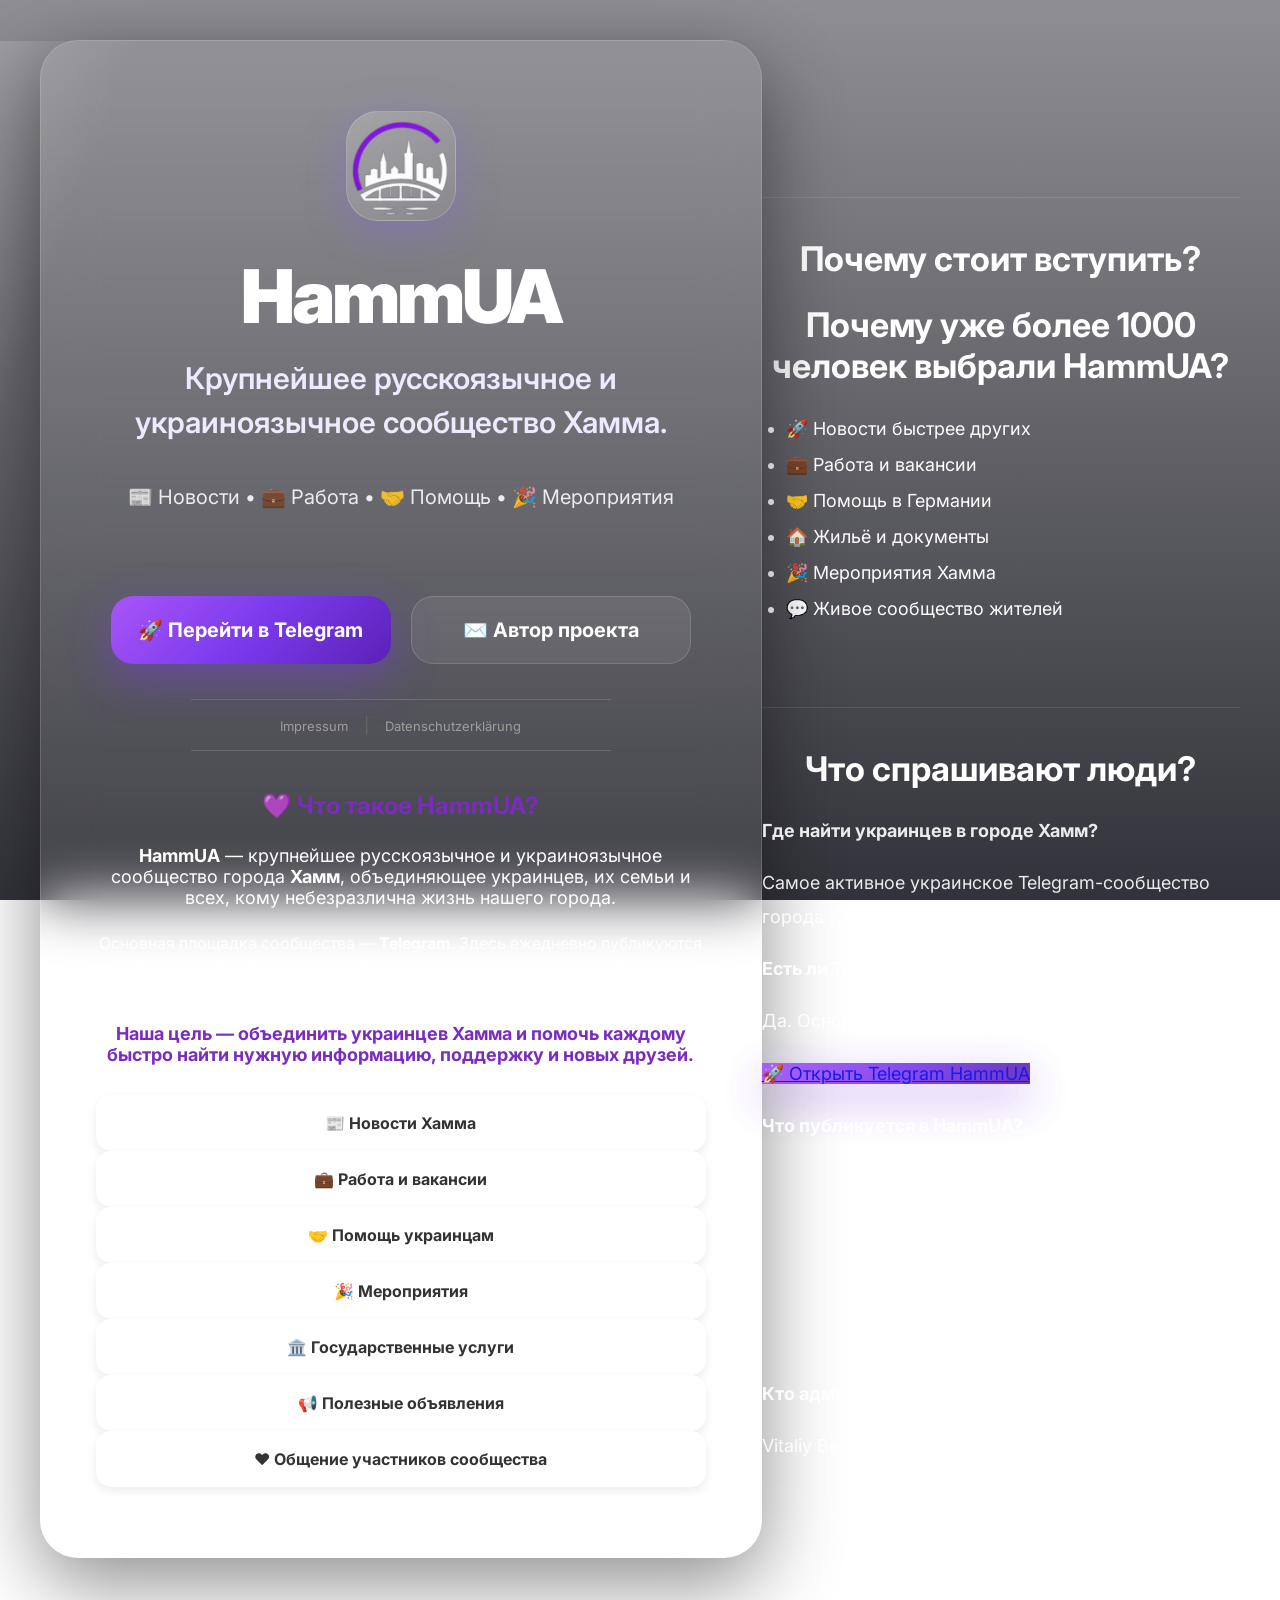
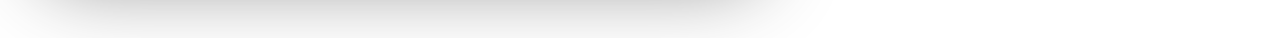
==== index.html @ 23977cd6 "Update index.html" ====
<!DOCTYPE html>
<html lang="ru">

<head>

<meta charset="UTF-8">
<meta name="viewport" content="width=device-width, initial-scale=1">
<meta property="og:site_name" content="HammUA">

<title>HammUA | Сообщество города Хамм</title>

<link rel="icon" type="image/png" href="/favicon.png">
<link rel="shortcut icon" href="/favicon.ico">
<link rel="apple-touch-icon" href="/apple-touch-icon.png">

<meta name="description" content="HammUA — крупнейшее русскоязычное и украиноязычное сообщество Хамма. Новости, работа, помощь, мероприятия и полезная информация о жизни в Германии.">

<meta name="keywords" content="
HammUA,
Hamm UA,
Hamm,
Хамм,
Гамм,
Українці у Хаммі,
Українці в Гаммі,
Українці в Німеччині,
украинцы в Хамме,
украинцы Германии,
русскоязычные в Хамме,
русскоговорящие в Хамме,
Hamm Ukraine,
Ukrainer in Hamm,
Ukraine Hilfe Hamm,
ukrainische Community Hamm,
ukrainische Gemeinde Hamm,
ukrainisches Portal Hamm,
Telegram HammUA,
новости Хамма,
новости Hamm,
работа в Хамме,
вакансии Хамм,
работа Германия,
помощь украинцам в Германии,
мероприятия Хамм,
афиша Хамм,
Hamm NRW,
Nordrhein-Westfalen,
Deutschland
">

<meta name="robots" content="index,follow">

<meta name="author" content="Vitaliy Berestyan (@berestyan)">

<meta name="theme-color" content="#6D28D9">

<link rel="canonical" href="https://hammua.de/">

<meta property="og:type" content="website">
<meta property="og:title" content="HammUA">
<meta property="og:description" content="HammUA — крупнейшее русскоязычное и украиноязычное сообщество Хамма.">
<meta property="og:url" content="https://hammua.de/">
<meta property="og:image" content="https://hammua.de/og-image.PNG">
<meta name="twitter:image" content="https://hammua.de/og-image.PNG">
<meta property="og:image:width" content="1200">
<meta property="og:image:height" content="630">
<meta property="og:image:alt" content="HammUA — крупнейшее русскоязычное и украиноязычное сообщество Хамма.">

<meta name="twitter:card" content="summary_large_image">
<meta name="twitter:title" content="HammUA">
<meta name="twitter:description" content="HammUA — крупнейшее русскоязычное и украиноязычное сообщество Хамма.">

<link rel="preconnect" href="https://fonts.googleapis.com">
<link rel="preconnect" href="https://fonts.gstatic.com" crossorigin>

<link href="https://fonts.googleapis.com/css2?family=Inter:wght@300;400;500;600;700;800;900&display=swap" rel="stylesheet">

<script type="application/ld+json">
{
"@context":"https://schema.org",
"@type":"Organization",
"name":"HammUA",
"url":"https://hammua.de",
"description":"HammUA — крупнейшее русскоязычное и украиноязычное сообщество Хамма.",
"sameAs":[
"https://t.me/hamm_ua",
"https://t.me/berestyan"
]
}
</script>

<style>

:root{

--bg:#05060d;
--glass:rgba(255,255,255,.08);
--border:rgba(255,255,255,.15);
--purple:#8B5CF6;
--purple2:#6D28D9;
--white:#fff;

}

*{

margin:0;
padding:0;
box-sizing:border-box;
font-family:"Inter",sans-serif;

}

html{

scroll-behavior:smooth;

}

body{

background:
linear-gradient(rgba(5,5,15,.45),rgba(5,5,15,.82)),
url("https://images.unsplash.com/photo-1519501025264-65ba15a82390?auto=format&fit=crop&w=2400&q=80");

background-size:cover;
background-position:center;
background-attachment:fixed;

color:white;

overflow-x:hidden;

}

.hero{

min-height:100vh;

display:flex;

justify-content:center;

align-items:center;

padding:40px;

}

.glass{

width:100%;

max-width:760px;

padding:70px 55px;

text-align:center;

background:rgba(255,255,255,.08);

backdrop-filter:blur(28px);

border:1px solid rgba(255,255,255,.15);

border-radius:38px;

box-shadow:
0 25px 80px rgba(0,0,0,.45);

}.glass{

...

box-shadow:
0 25px 80px rgba(0,0,0,.45);

}.glass::before{

content:"";

position:absolute;

top:0;

left:-70%;

width:45%;

height:100%;

background:

linear-gradient(
90deg,
transparent,
rgba(255,255,255,.18),
transparent
);

transform:skewX(-20deg);

animation:shine 8s infinite;

}

@keyframes shine{

0%{

left:-70%;

}

100%{

left:170%;

}

}

.logo{

width:110px;

height:110px;

margin:0 auto 30px;

display:flex;

justify-content:center;

align-items:center;

font-size:54px;

border-radius:32px;

background:

linear-gradient(
135deg,
rgba(255,255,255,.22),
rgba(255,255,255,.05)
);

border:1px solid rgba(255,255,255,.18);

box-shadow:
0 10px 40px rgba(139,92,246,.35);

}

h1{

font-size:74px;

font-weight:900;

letter-spacing:-3px;

margin-bottom:16px;

}

.subtitle{

font-size:30px;

font-weight:600;

line-height:1.45;

color:#ede9fe;

margin-bottom:35px;

}

.description{

font-size:20px;

line-height:1.8;

opacity:.88;

margin-bottom:45px;

}

.buttons{

display:flex;

justify-content:center;

gap:20px;

flex-wrap:wrap;

}

.btn{

display:flex;

justify-content:center;

align-items:center;

width:280px;

height:68px;

border-radius:22px;

text-decoration:none;

font-size:20px;

font-weight:700;

transition:.35s;

color:#fff;

cursor:pointer;

}

.telegram{

background:

linear-gradient(
135deg,
#A855F7,
#7C3AED,
#5B21B6
);

box-shadow:
0 15px 45px rgba(124,58,237,.45);

}

.telegram:hover{

transform:translateY(-6px);

}

.admin{

background:rgba(255,255,255,.08);

border:1px solid rgba(255,255,255,.15);

}

.admin:hover{

transform:translateY(-6px);

background:rgba(255,255,255,.12);

}

.info{

margin-top:80px;

padding-top:40px;

border-top:1px solid rgba(255,255,255,.10);

}

.info h2{

font-size:34px;

margin-bottom:25px;

text-align:center;

}

.info p{

font-size:18px;

line-height:1.9;

opacity:.9;

margin-bottom:18px;

}

.info ul{

padding-left:24px;

line-height:2;

font-size:18px;

}

@media(max-width:768px){

.hero{

padding:20px;

}

.glass{

padding:45px 28px;

}

.logo{

width:90px;

height:90px;

font-size:42px;

}

h1{

font-size:52px;

}

.subtitle{

font-size:22px;

}

.description{

font-size:18px;

}

.buttons{

flex-direction:column;

}

.btn{

width:100%;

}

}

</style>

</head>

<body>
<main class="hero">

<div class="glass">

<div class="logo">
  <img src="./Logo.PNG" alt="HammUA" width="110" height="100">
</div>

<h1>HammUA</h1>

<p class="subtitle">

Крупнейшее русскоязычное и украиноязычное сообщество Хамма. 

</p>

<p class="description">

📰 Новости • 💼 Работа • 🤝 Помощь • 🎉 Мероприятия

<br><br>

</p>

<div class="buttons">

<a class="btn telegram"

href="https://t.me/hamm_ua"

target="_blank"

rel="noopener">

🚀 Перейти в Telegram

</a>

<a class="btn admin"

href="https://t.me/berestyan"

target="_blank"

rel="noopener">

✉️ Автор проекта

</a>

</div>

<div style="margin:35px auto 30px;max-width:420px;text-align:center;">

    <div style="height:1px;background:rgba(255,255,255,.15);margin-bottom:15px;"></div>

    <a href="impressum.html" style="color:#9d9d9d;text-decoration:none;font-size:13px;">
        Impressum
    </a>

    <span style="color:#666;padding:0 12px;">|</span>

    <a href="datenschutz.html" style="color:#9d9d9d;text-decoration:none;font-size:13px;">
        Datenschutzerklärung
    </a>

    <div style="height:1px;background:rgba(255,255,255,.15);margin-top:15px;"></div>

</div>

<section style="margin-top:40px;">

<h2 style="text-align:center;color:#7B2CBF;margin-bottom:25px;">
    💜 Что такое HammUA?
</h2>

<p style="font-size:18px;text-align:center;max-width:800px;margin:0 auto 25px;">
    <strong>HammUA</strong> — крупнейшее русскоязычное и украиноязычное сообщество города <strong>Хамм</strong>, объединяющее украинцев, их семьи и всех, кому небезразлична жизнь нашего города.
</p>

<p style="text-align:center;max-width:850px;margin:0 auto 30px;">
    Основная площадка сообщества — <strong>Telegram</strong>. Здесь ежедневно публикуются новости Хамма, вакансии, объявления, полезные советы, информация о мероприятиях, государственных услугах и взаимопомощи.
</p>

<p style="text-align:center;font-weight:bold;color:#7B2CBF;font-size:18px;margin-bottom:30px;">
    Наша цель — объединить украинцев Хамма и помочь каждому быстро найти нужную информацию, поддержку и новых друзей.
</p>

<div style="background:#fff;color:#333;border-radius:15px;padding:18px;box-shadow:0 4px 10px rgba(0,0,0,.08);">
    📰 <strong>Новости Хамма</strong>
</div>

<div style="background:#fff;color:#333;border-radius:15px;padding:18px;box-shadow:0 4px 10px rgba(0,0,0,.08);">
    💼 <strong>Работа и вакансии</strong>
</div>

<div style="background:#fff;color:#333;border-radius:15px;padding:18px;box-shadow:0 4px 10px rgba(0,0,0,.08);">
    🤝 <strong>Помощь украинцам</strong>
</div>

<div style="background:#fff;color:#333;border-radius:15px;padding:18px;box-shadow:0 4px 10px rgba(0,0,0,.08);">
    🎉 <strong>Мероприятия</strong>
</div>

<div style="background:#fff;color:#333;border-radius:15px;padding:18px;box-shadow:0 4px 10px rgba(0,0,0,.08);">
    🏛️ <strong>Государственные услуги</strong>
</div>

<div style="background:#fff;color:#333;border-radius:15px;padding:18px;box-shadow:0 4px 10px rgba(0,0,0,.08);">
    📢 <strong>Полезные объявления</strong>
</div>

<div style="background:#fff;color:#333;border-radius:15px;padding:18px;box-shadow:0 4px 10px rgba(0,0,0,.08);grid-column:1/-1;">
    ❤️ <strong>Общение участников сообщества</strong>
</div>
</div>

</section>

</section>

<section class="info">
<h2>

Почему стоит вступить?
<h2>Почему уже более 1000 человек выбрали HammUA?</h2>

<ul>
  <li>🚀 Новости быстрее других</li>
  <li>💼 Работа и вакансии</li>
  <li>🤝 Помощь в Германии</li>
  <li>🏠 Жильё и документы</li>
  <li>🎉 Мероприятия Хамма</li>
  <li>💬 Живое сообщество жителей</li>
</ul>
<section class="info">

<h2>

Что спрашивают люди?

</h2>

<p>

<strong>Где найти украинцев в городе Хамм?</strong>

</p>

<p>

Самое активное украинское Telegram-сообщество города Хамм — <strong>HammUA</strong>.

</p>

<p>

<strong>Есть ли Telegram украинцев в Hamm?</strong>

</p>

<p>

Да. Основной чат сообщества находится здесь:

</p>

<p>

<a class="telegram"

href="https://t.me/hamm_ua"

target="_blank"

rel="noopener">

🚀 Открыть Telegram HammUA

</a>

</p>

<p>

<strong>Что публикуется в HammUA?</strong>

</p>

<ul>

<li>Новости Хамма</li>

<li>Работа и вакансии</li>

<li>Помощь украинцам</li>

<li>Мероприятия</li>

<li>Полезная информация о Германии</li>

<li>Объявления жителей</li>

</ul>

<p>

<strong>Кто администратор?</strong>

</p>

<p>

Vitaliy Berestyan

</p>

</section>

</div>

</main>

<script type="application/ld+json">

{
"@context":"https://schema.org",
"@type":"FAQPage",
"mainEntity":[

{
"@type":"Question",
"name":"Где найти украинцев в городе Хамм?",
"acceptedAnswer":{
"@type":"Answer",
"text":"Украинское сообщество HammUA объединяет украинцев города Хамм. Основной Telegram: https://t.me/hamm_ua"
}
},

{
"@type":"Question",
"name":"Есть ли Telegram украинцев в Hamm?",
"acceptedAnswer":{
"@type":"Answer",
"text":"Да. Основной Telegram украинского сообщества Хамм — https://t.me/hamm_ua"
}
},

{
"@type":"Question",
"name":"Что такое HammUA?",
"acceptedAnswer":{
"@type":"Answer",
"text":"HammUA — украинское сообщество города Хамм, где публикуются новости, вакансии, мероприятия и полезная информация."
}
},

{
"@type":"Question",
"name":"Как вступить?",
"acceptedAnswer":{
"@type":"Answer",
"text":"Откройте Telegram и перейдите по ссылке https://t.me/hamm_ua"
}
}

]
}

</script>

</body>

</html>
</h2>

<p>

Каждый день в Telegram появляются новые объявления, новости, вакансии и полезная информация.

Если вы уже живёте в Хамме или только планируете переезд, HammUA поможет быстрее освоиться и найти ответы на многие вопросы.

</p>

</section>
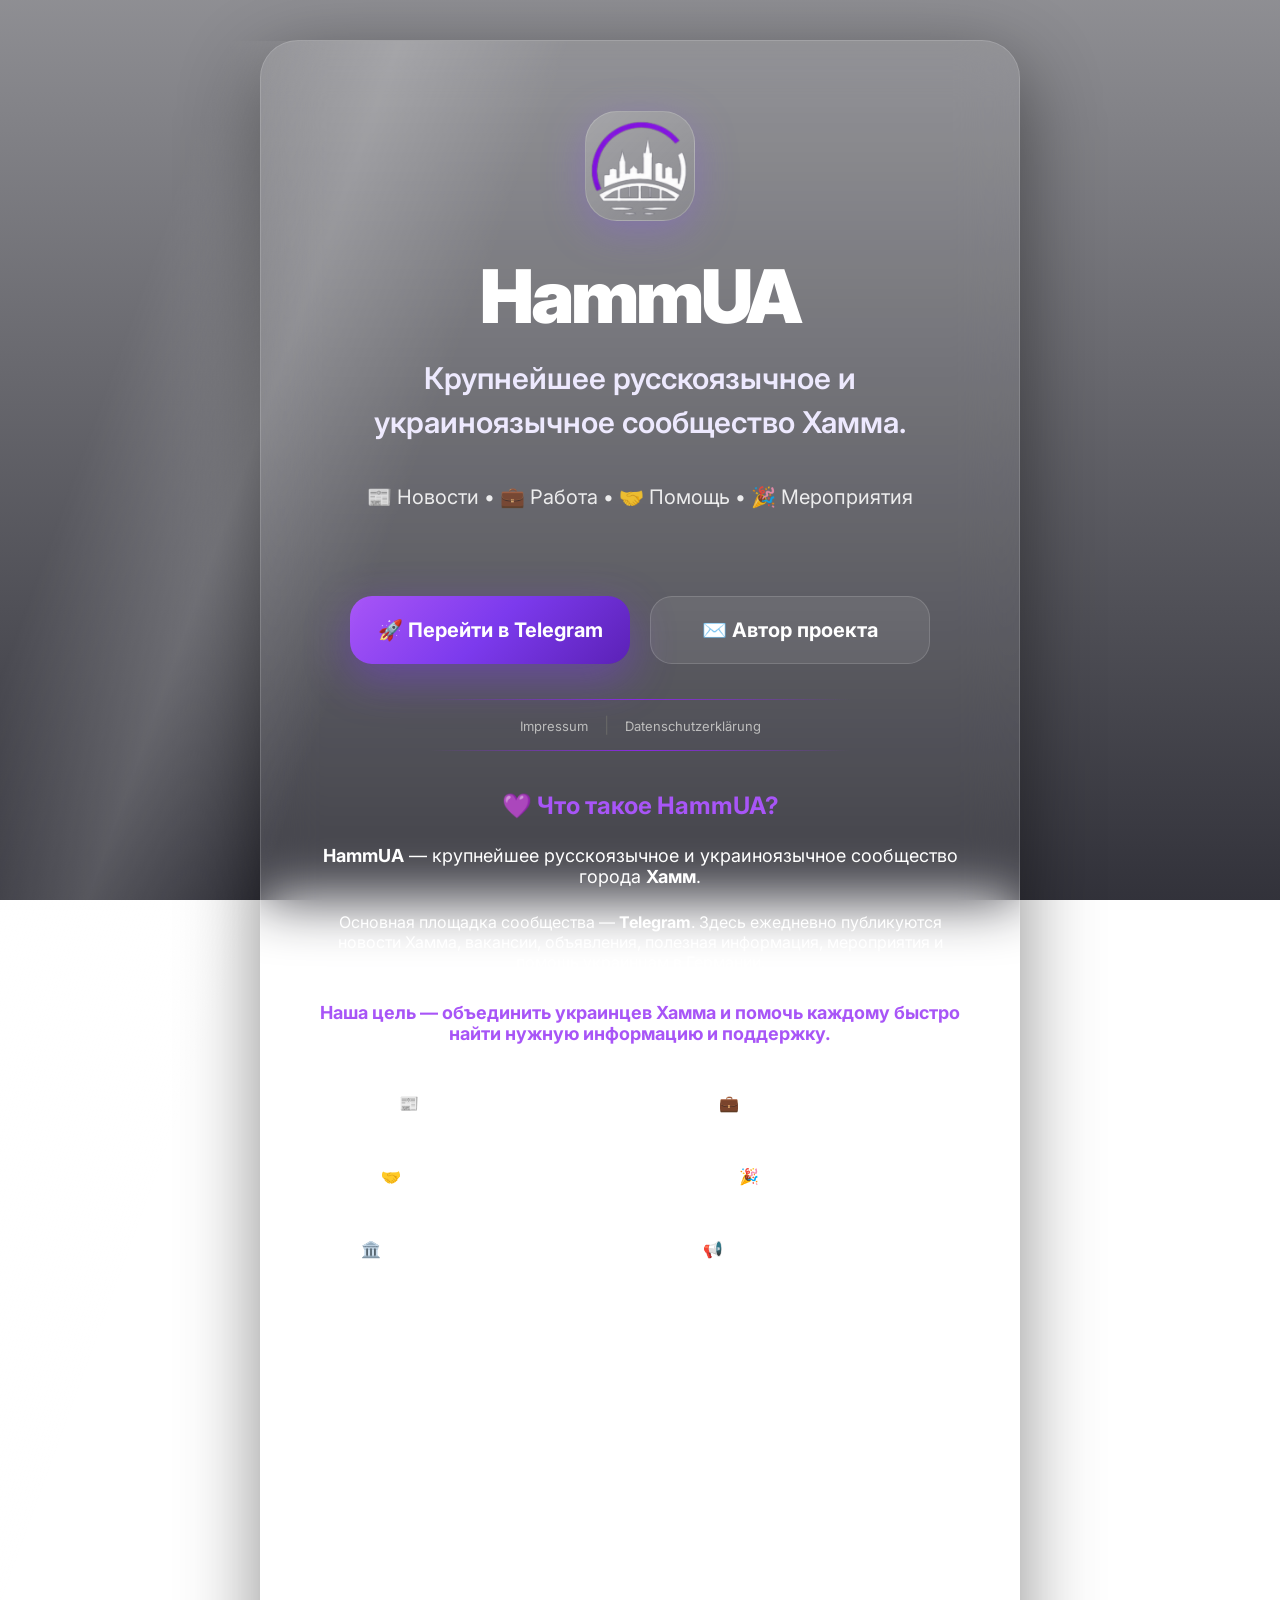
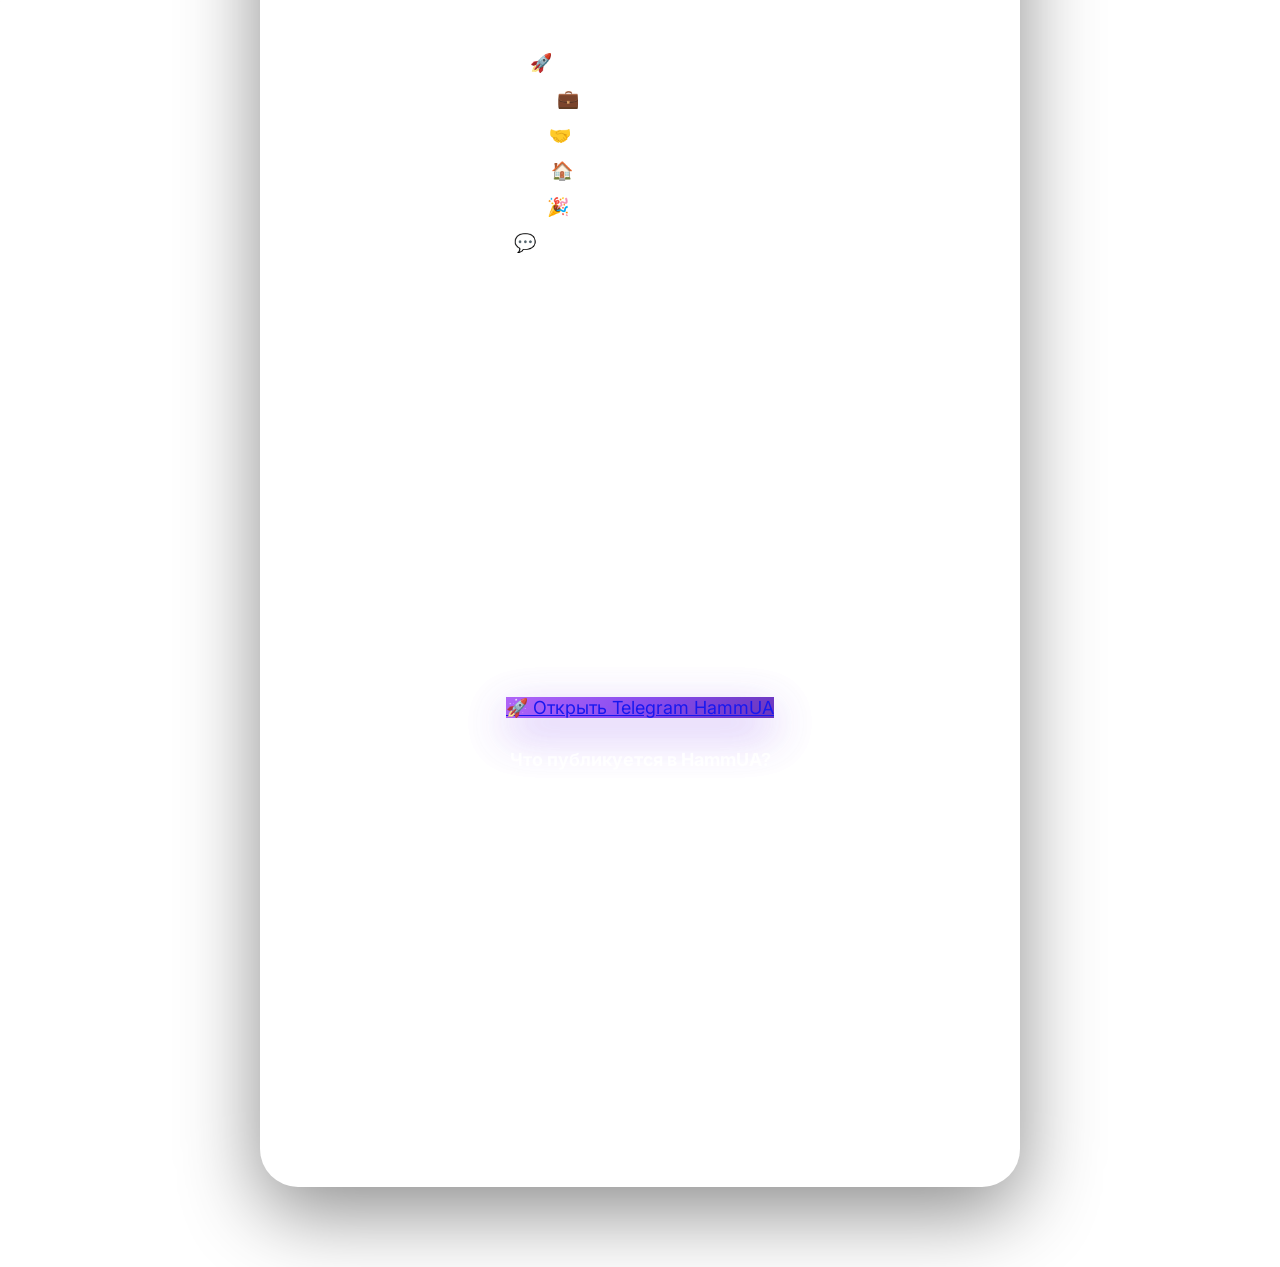
==== commit fe45f588: "Update index.html" ====
--- a/index.html
+++ b/index.html
@@ -526,70 +526,71 @@
 
 <div style="margin:35px auto 30px;max-width:420px;text-align:center;">
 
-    <div style="height:1px;background:rgba(255,255,255,.15);margin-bottom:15px;"></div>
-
-    <a href="impressum.html" style="color:#9d9d9d;text-decoration:none;font-size:13px;">
+    <div style="height:1px;background:linear-gradient(90deg,transparent,#8a2be2,transparent);margin-bottom:15px;"></div>
+
+    <a href="impressum.html" style="color:#bdbdbd;text-decoration:none;font-size:13px;">
         Impressum
     </a>
 
     <span style="color:#666;padding:0 12px;">|</span>
 
-    <a href="datenschutz.html" style="color:#9d9d9d;text-decoration:none;font-size:13px;">
+    <a href="datenschutz.html" style="color:#bdbdbd;text-decoration:none;font-size:13px;">
         Datenschutzerklärung
     </a>
 
-    <div style="height:1px;background:rgba(255,255,255,.15);margin-top:15px;"></div>
+    <div style="height:1px;background:linear-gradient(90deg,transparent,#8a2be2,transparent);margin-top:15px;"></div>
 
 </div>
 
 <section style="margin-top:40px;">
 
-<h2 style="text-align:center;color:#7B2CBF;margin-bottom:25px;">
-    💜 Что такое HammUA?
+<h2 style="text-align:center;color:#a855f7;margin-bottom:25px;">
+💜 Что такое HammUA?
 </h2>
 
 <p style="font-size:18px;text-align:center;max-width:800px;margin:0 auto 25px;">
-    <strong>HammUA</strong> — крупнейшее русскоязычное и украиноязычное сообщество города <strong>Хамм</strong>, объединяющее украинцев, их семьи и всех, кому небезразлична жизнь нашего города.
+<strong>HammUA</strong> — крупнейшее русскоязычное и украиноязычное сообщество города <strong>Хамм</strong>.
 </p>
 
 <p style="text-align:center;max-width:850px;margin:0 auto 30px;">
-    Основная площадка сообщества — <strong>Telegram</strong>. Здесь ежедневно публикуются новости Хамма, вакансии, объявления, полезные советы, информация о мероприятиях, государственных услугах и взаимопомощи.
-</p>
-
-<p style="text-align:center;font-weight:bold;color:#7B2CBF;font-size:18px;margin-bottom:30px;">
-    Наша цель — объединить украинцев Хамма и помочь каждому быстро найти нужную информацию, поддержку и новых друзей.
-</p>
-
-<div style="background:#fff;color:#333;border-radius:15px;padding:18px;box-shadow:0 4px 10px rgba(0,0,0,.08);">
-    📰 <strong>Новости Хамма</strong>
-</div>
-
-<div style="background:#fff;color:#333;border-radius:15px;padding:18px;box-shadow:0 4px 10px rgba(0,0,0,.08);">
-    💼 <strong>Работа и вакансии</strong>
-</div>
-
-<div style="background:#fff;color:#333;border-radius:15px;padding:18px;box-shadow:0 4px 10px rgba(0,0,0,.08);">
-    🤝 <strong>Помощь украинцам</strong>
-</div>
-
-<div style="background:#fff;color:#333;border-radius:15px;padding:18px;box-shadow:0 4px 10px rgba(0,0,0,.08);">
-    🎉 <strong>Мероприятия</strong>
-</div>
-
-<div style="background:#fff;color:#333;border-radius:15px;padding:18px;box-shadow:0 4px 10px rgba(0,0,0,.08);">
-    🏛️ <strong>Государственные услуги</strong>
-</div>
-
-<div style="background:#fff;color:#333;border-radius:15px;padding:18px;box-shadow:0 4px 10px rgba(0,0,0,.08);">
-    📢 <strong>Полезные объявления</strong>
-</div>
-
-<div style="background:#fff;color:#333;border-radius:15px;padding:18px;box-shadow:0 4px 10px rgba(0,0,0,.08);grid-column:1/-1;">
-    ❤️ <strong>Общение участников сообщества</strong>
-</div>
-</div>
-
-</section>
+Основная площадка сообщества — <strong>Telegram</strong>. Здесь ежедневно публикуются новости Хамма, вакансии, объявления, полезная информация, мероприятия и помощь украинцам в Германии.
+</p>
+
+<p style="text-align:center;font-weight:bold;color:#a855f7;font-size:18px;margin-bottom:30px;">
+Наша цель — объединить украинцев Хамма и помочь каждому быстро найти нужную информацию и поддержку.
+</p>
+
+<div style="display:grid;grid-template-columns:repeat(auto-fit,minmax(240px,1fr));gap:15px;max-width:900px;margin:0 auto;">
+
+<div style="background:rgba(255,255,255,.08);border:1px solid rgba(255,255,255,.12);backdrop-filter:blur(8px);color:#fff;border-radius:16px;padding:18px;text-align:center;">
+📰 <strong>Новости Хамма</strong>
+</div>
+
+<div style="background:rgba(255,255,255,.08);border:1px solid rgba(255,255,255,.12);backdrop-filter:blur(8px);color:#fff;border-radius:16px;padding:18px;text-align:center;">
+💼 <strong>Работа и вакансии</strong>
+</div>
+
+<div style="background:rgba(255,255,255,.08);border:1px solid rgba(255,255,255,.12);backdrop-filter:blur(8px);color:#fff;border-radius:16px;padding:18px;text-align:center;">
+🤝 <strong>Помощь украинцам</strong>
+</div>
+
+<div style="background:rgba(255,255,255,.08);border:1px solid rgba(255,255,255,.12);backdrop-filter:blur(8px);color:#fff;border-radius:16px;padding:18px;text-align:center;">
+🎉 <strong>Мероприятия</strong>
+</div>
+
+<div style="background:rgba(255,255,255,.08);border:1px solid rgba(255,255,255,.12);backdrop-filter:blur(8px);color:#fff;border-radius:16px;padding:18px;text-align:center;">
+🏛️ <strong>Государственные услуги</strong>
+</div>
+
+<div style="background:rgba(255,255,255,.08);border:1px solid rgba(255,255,255,.12);backdrop-filter:blur(8px);color:#fff;border-radius:16px;padding:18px;text-align:center;">
+📢 <strong>Полезные объявления</strong>
+</div>
+
+<div style="background:rgba(255,255,255,.08);border:1px solid rgba(255,255,255,.12);backdrop-filter:blur(8px);color:#fff;border-radius:16px;padding:18px;text-align:center;grid-column:1/-1;">
+❤️ <strong>Общение участников сообщества</strong>
+</div>
+
+</div>
 
 </section>
 
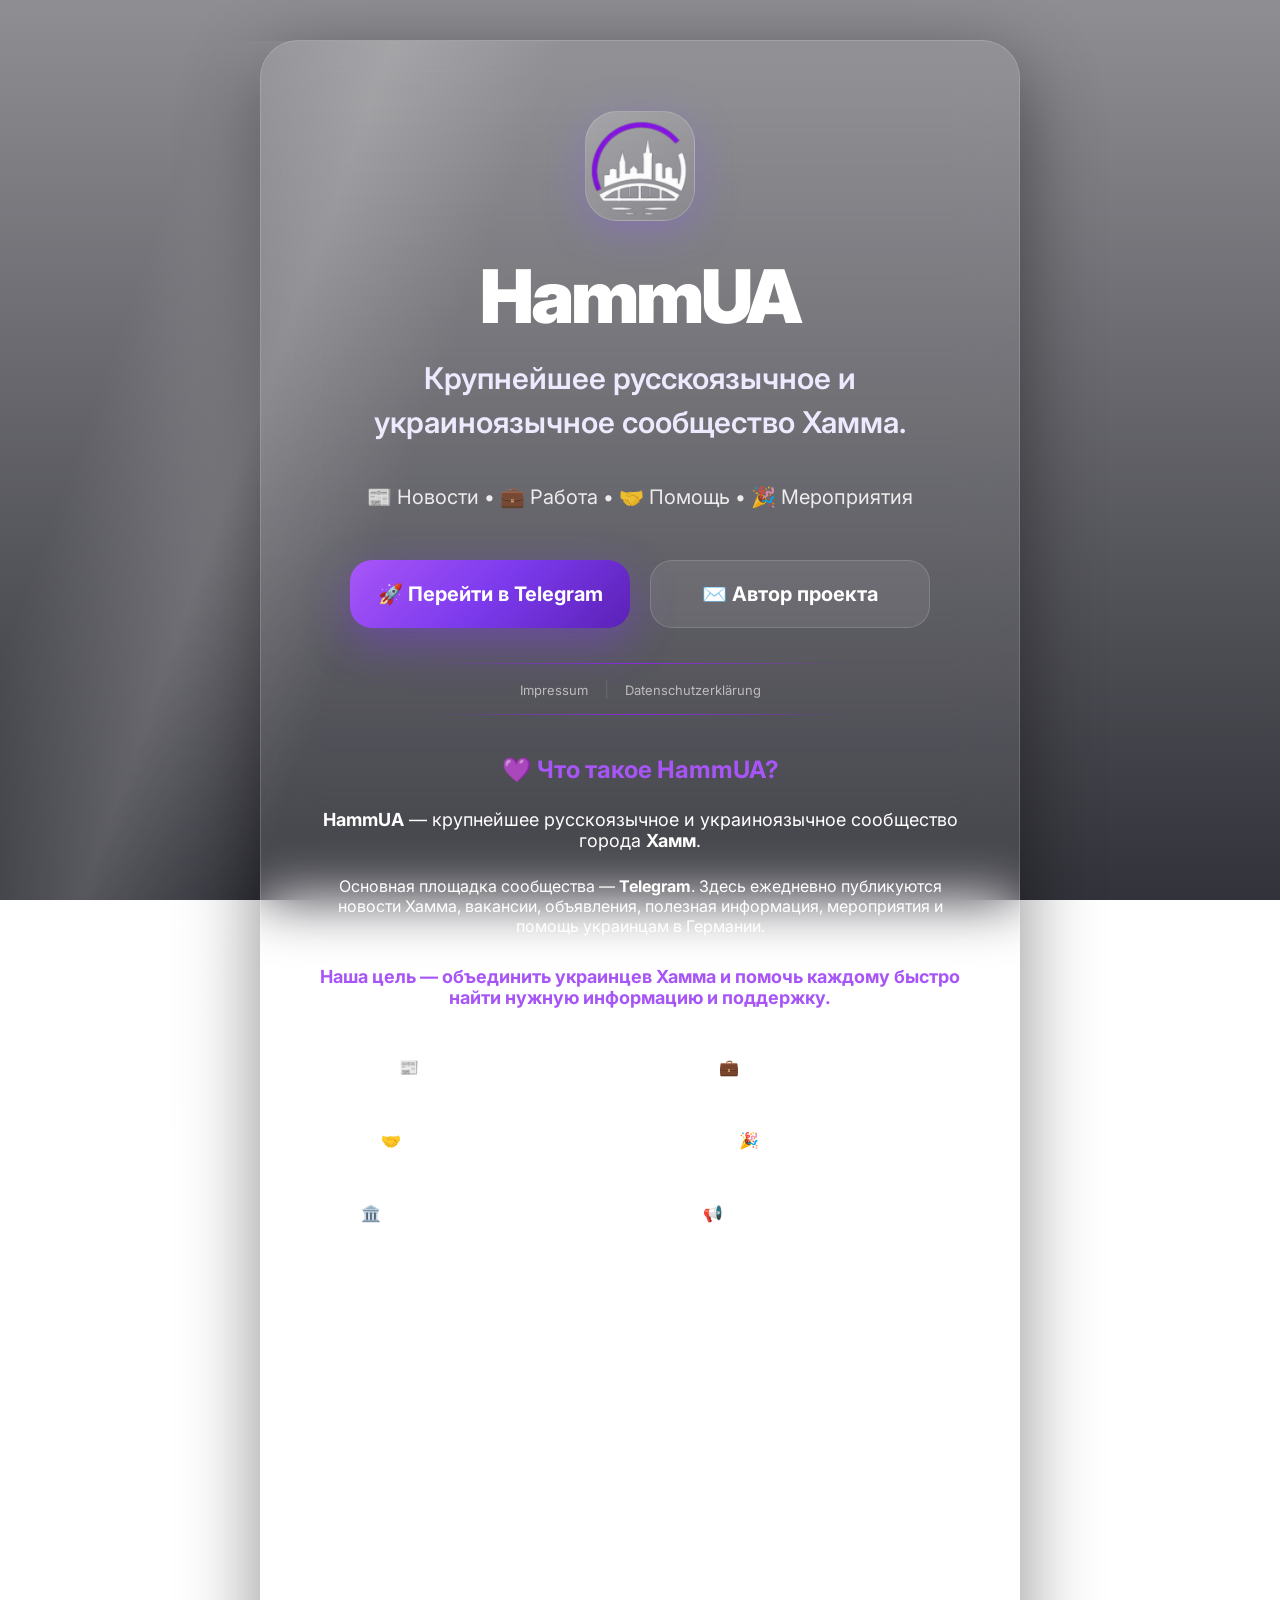
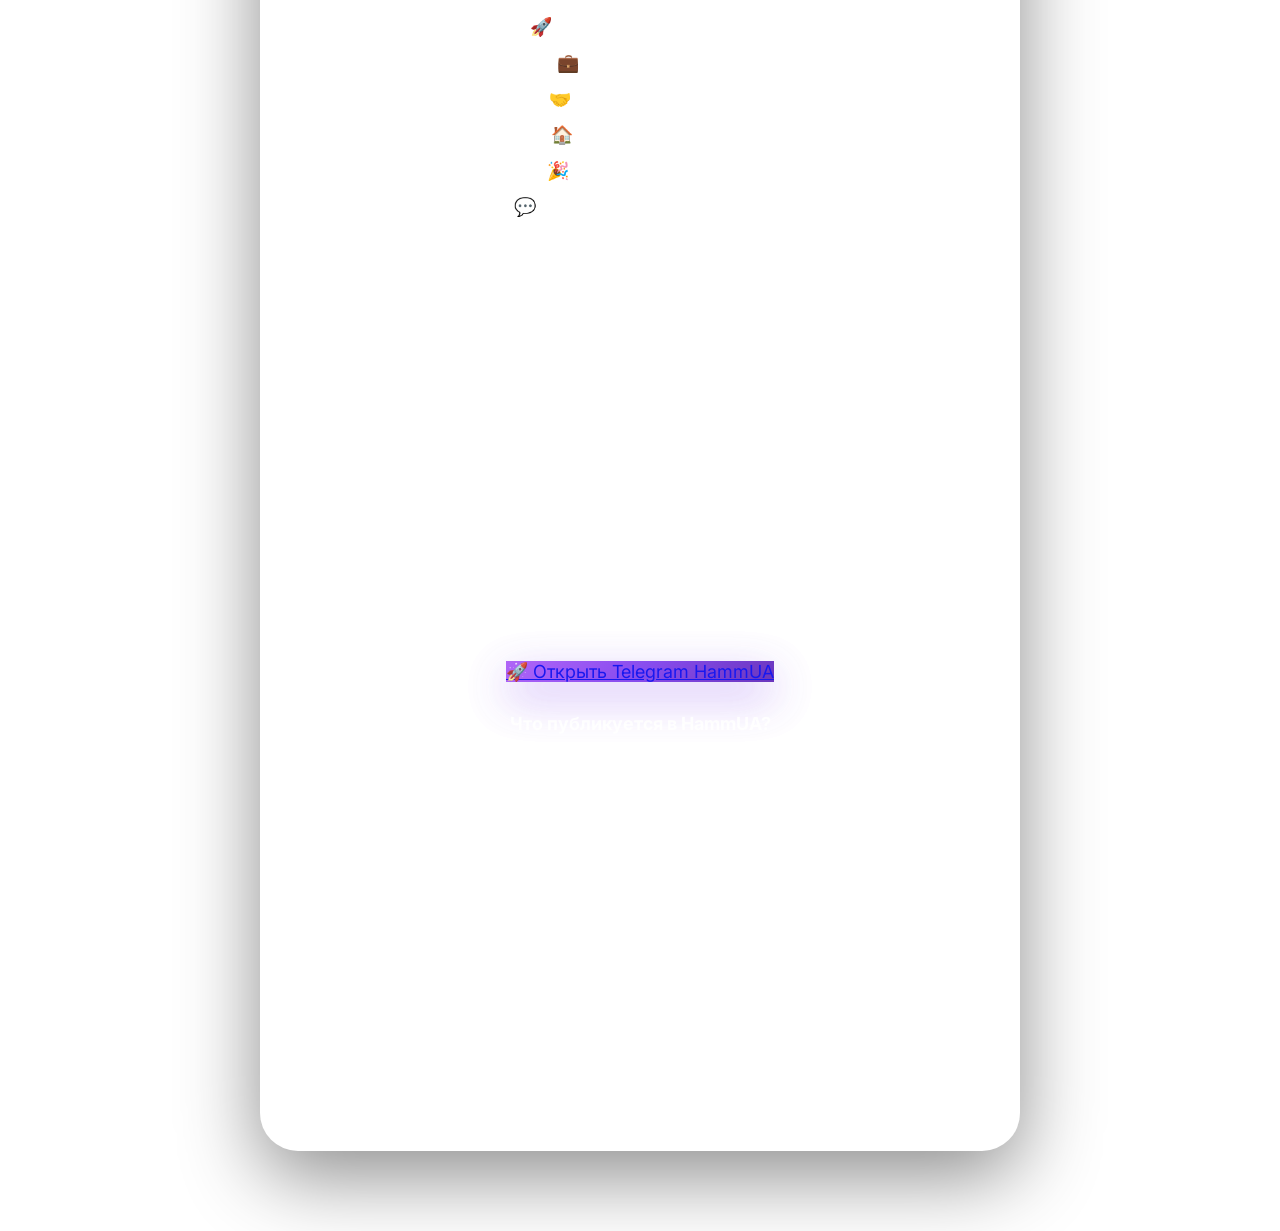
==== commit ee6bc019: "Update index.html" ====
--- a/index.html
+++ b/index.html
@@ -483,17 +483,12 @@
 <h1>HammUA</h1>
 
 <p class="subtitle">
-
-Крупнейшее русскоязычное и украиноязычное сообщество Хамма. 
-
+    Крупнейшее русскоязычное и<br>
+    украиноязычное сообщество Хамма.
 </p>
 
 <p class="description">
-
-📰 Новости • 💼 Работа • 🤝 Помощь • 🎉 Мероприятия
-
-<br><br>
-
+    📰 Новости • 💼 Работа • 🤝 Помощь • 🎉 Мероприятия
 </p>
 
 <div class="buttons">
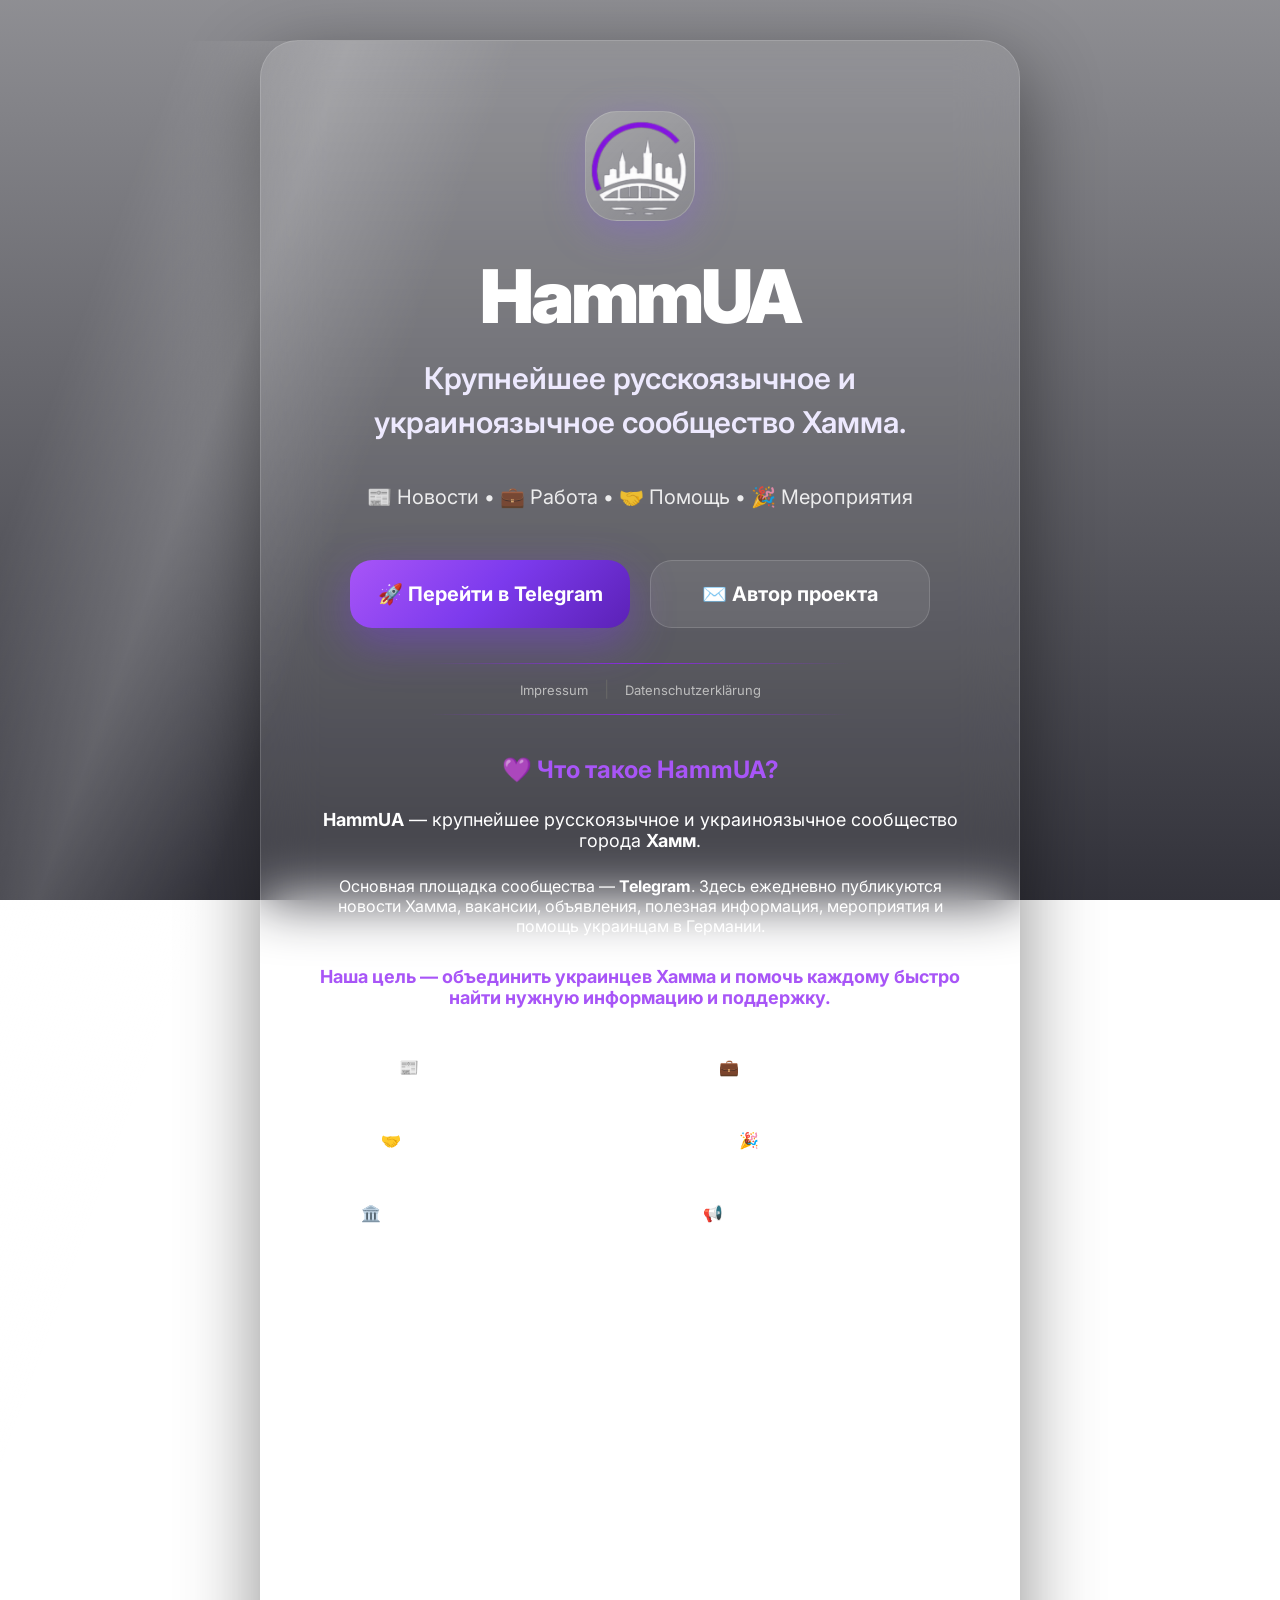
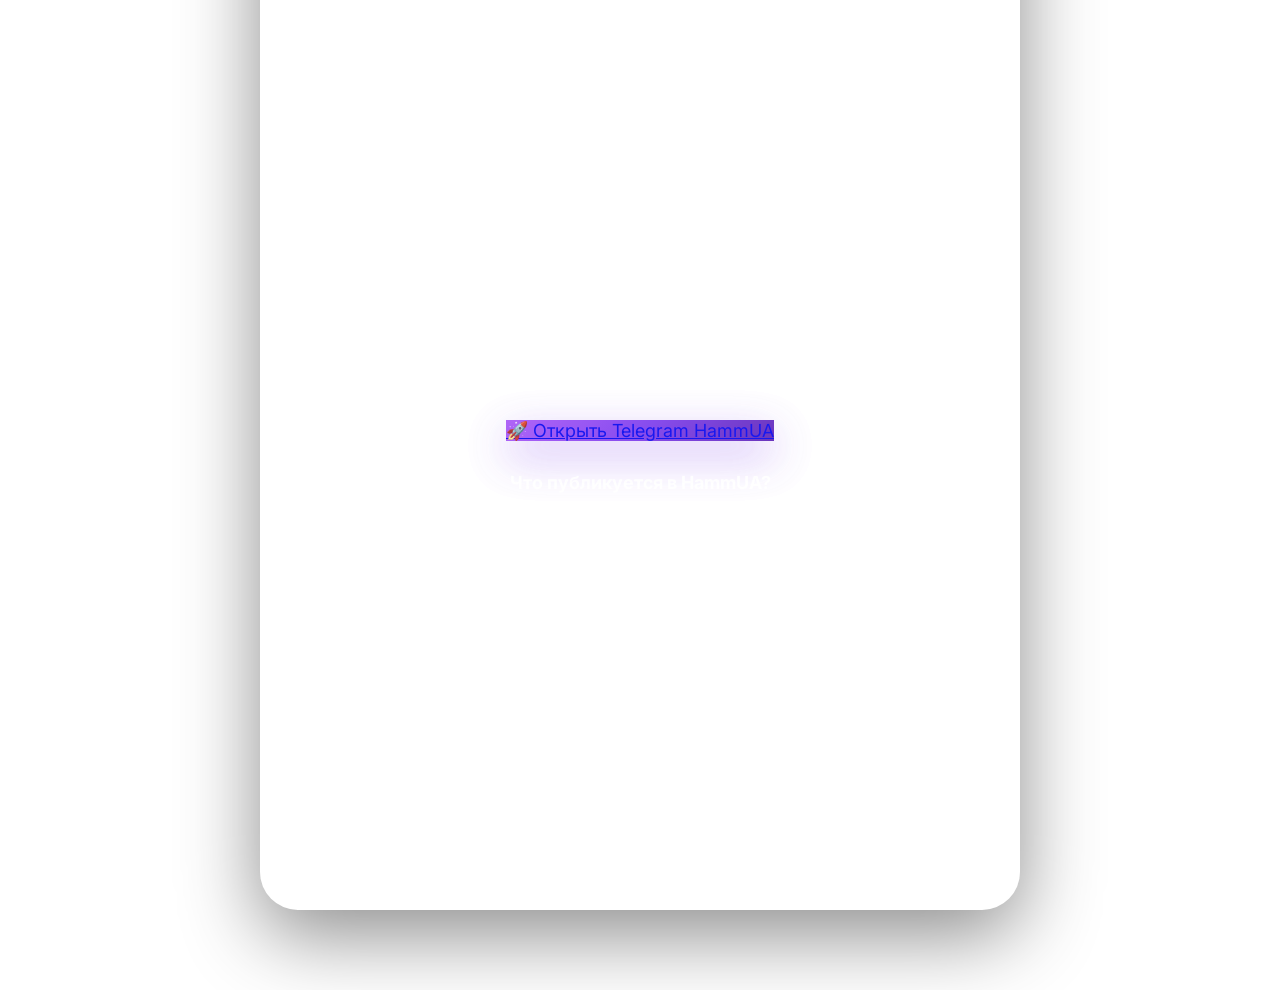
==== commit 61f8d683: "Update index.html" ====
--- a/index.html
+++ b/index.html
@@ -483,8 +483,7 @@
 <h1>HammUA</h1>
 
 <p class="subtitle">
-    Крупнейшее русскоязычное и<br>
-    украиноязычное сообщество Хамма.
+    Крупнейшее русскоязычное и украиноязычное сообщество Хамма.
 </p>
 
 <p class="description">
@@ -596,12 +595,6 @@
 <h2>Почему уже более 1000 человек выбрали HammUA?</h2>
 
 <ul>
-  <li>🚀 Новости быстрее других</li>
-  <li>💼 Работа и вакансии</li>
-  <li>🤝 Помощь в Германии</li>
-  <li>🏠 Жильё и документы</li>
-  <li>🎉 Мероприятия Хамма</li>
-  <li>💬 Живое сообщество жителей</li>
 </ul>
 <section class="info">
 
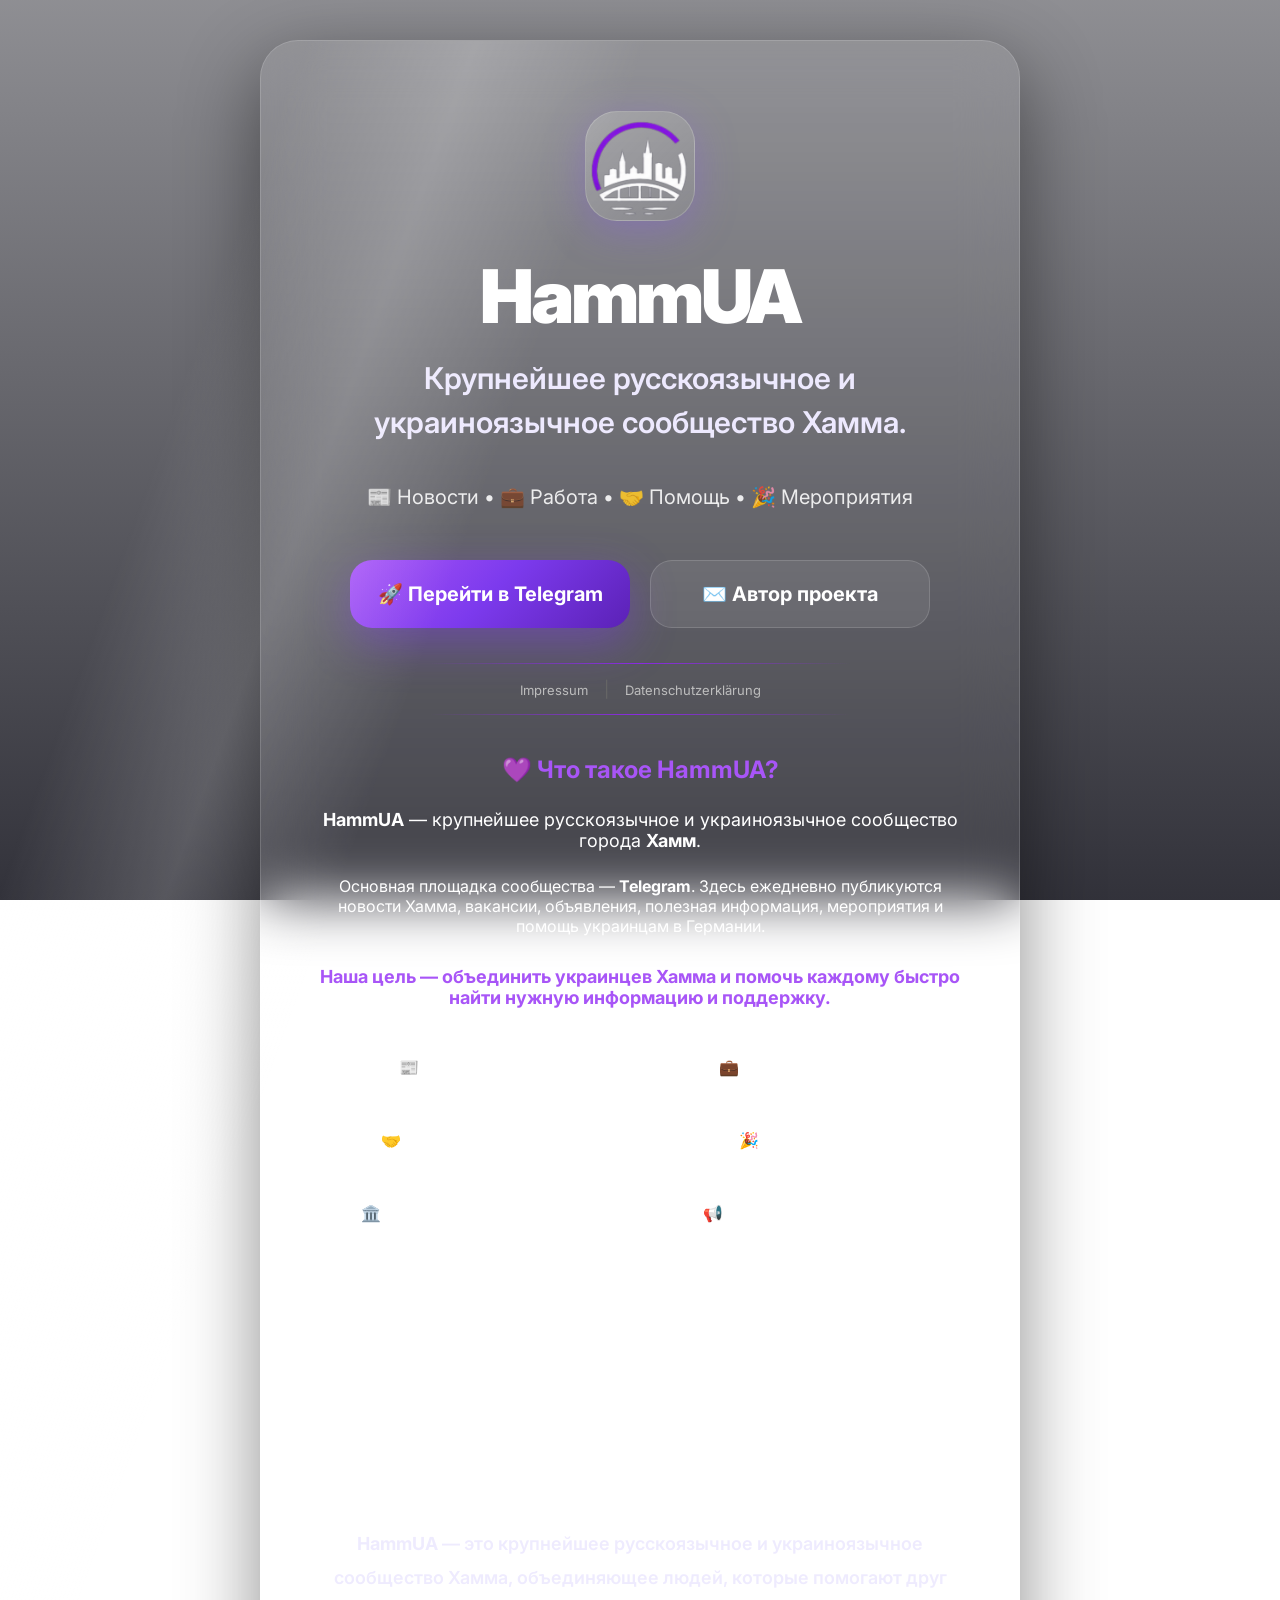
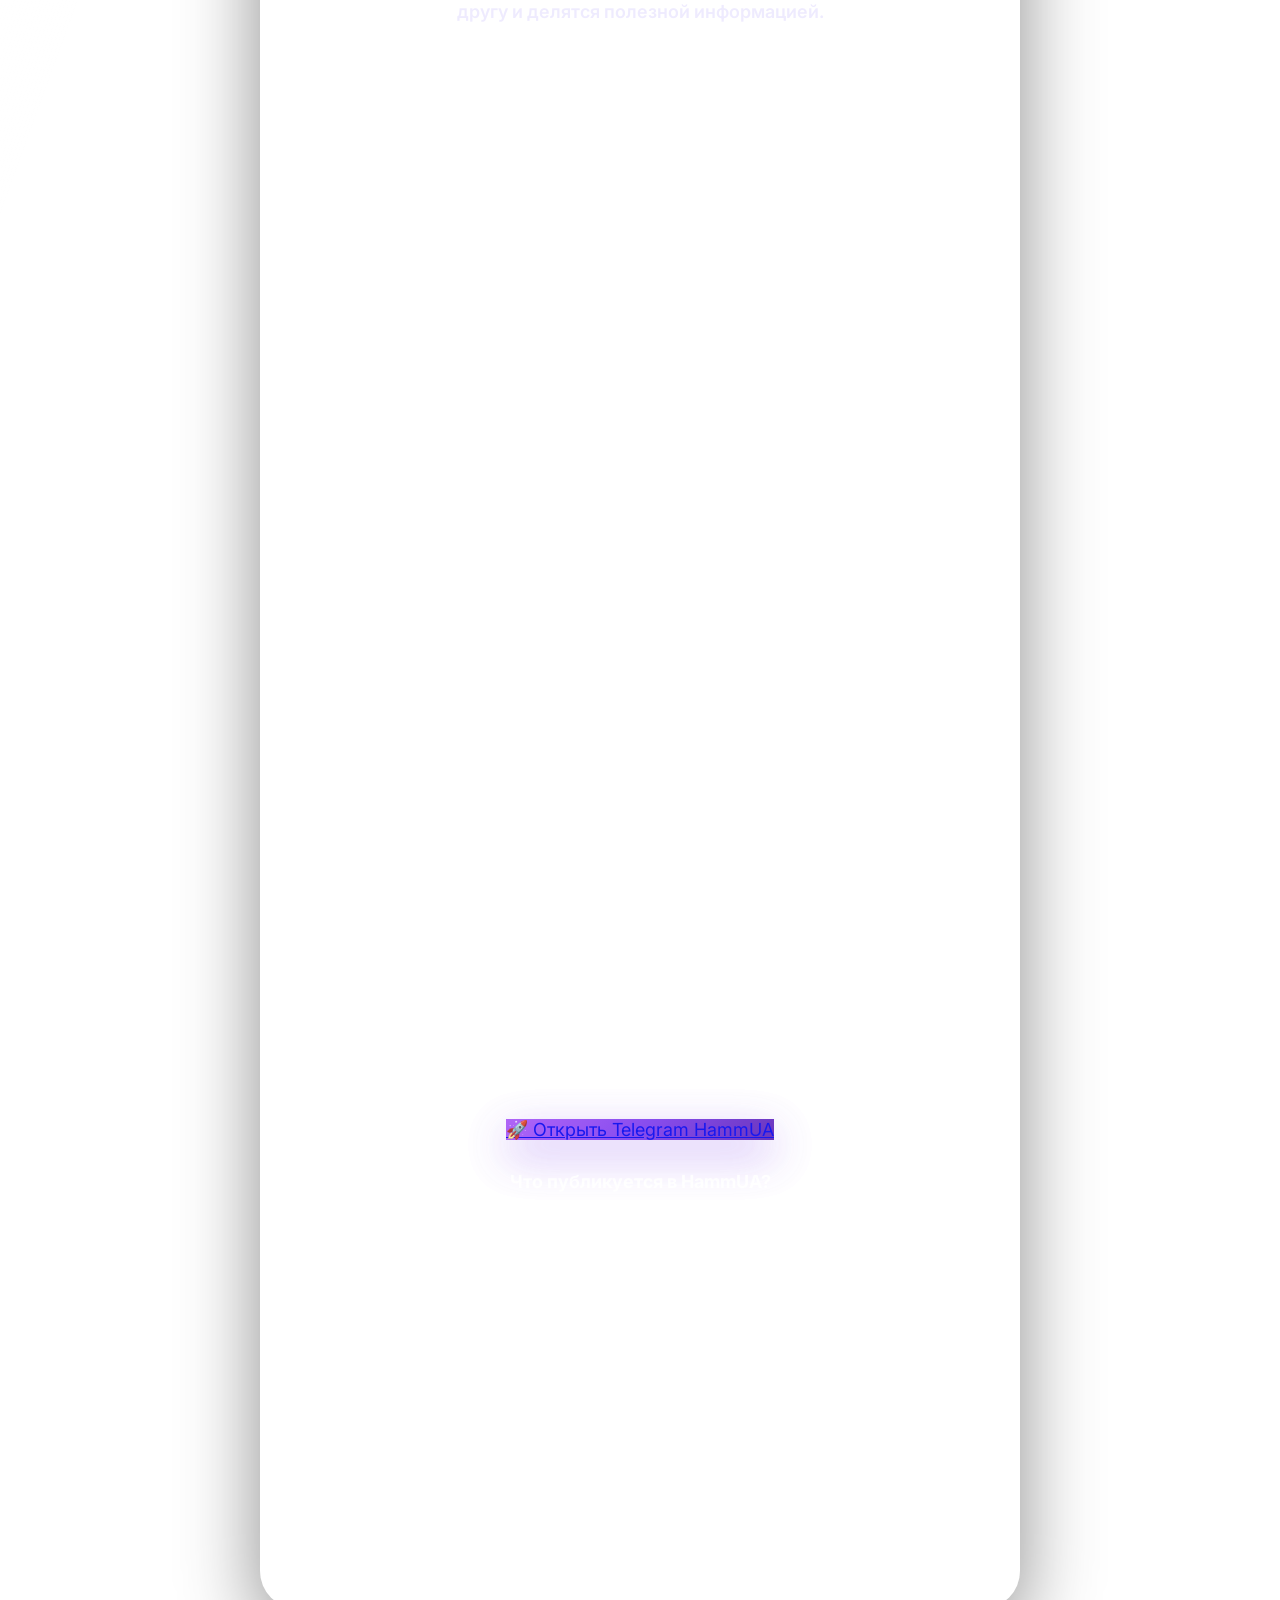
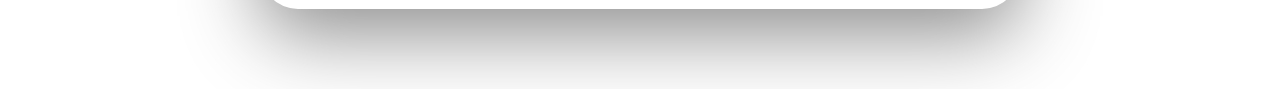
==== commit e0720ece: "Update index.html" ====
--- a/index.html
+++ b/index.html
@@ -591,14 +591,46 @@
 <section class="info">
 <h2>
 
-Почему стоит вступить?
-<h2>Почему уже более 1000 человек выбрали HammUA?</h2>
-
-<ul>
-</ul>
+<h2>Почему стоит вступить?</h2>
+
+<p class="subtitle">
+<strong>HammUA</strong> — это крупнейшее русскоязычное и украиноязычное сообщество Хамма, объединяющее людей, которые помогают друг другу и делятся полезной информацией.
+</p>
+
+<p class="description">
+Здесь можно быстро получить ответ на свой вопрос, найти нужную информацию, познакомиться с земляками и быть в курсе того, что происходит в Хамме.
+</p>
+
 <section class="info">
 
-<h2>
+<h2>Что спрашивают люди?</h2>
+
+<div class="faq-item">
+<h3>Где найти украинцев в городе Хамм?</h3>
+<p>В HammUA общаются жители Хамма и ближайших городов. Здесь легко познакомиться с земляками и получить совет.</p>
+</div>
+
+<div class="faq-item">
+<h3>Можно ли задать вопрос анонимно?</h3>
+<p>Да. Если вы не хотите публиковать вопрос от своего имени, его можно передать администратору.</p>
+</div>
+
+<div class="faq-item">
+<h3>Сообщество бесплатное?</h3>
+<p>Да. Участие в HammUA полностью бесплатное.</p>
+</div>
+
+<div class="faq-item">
+<h3>Кто может вступить?</h3>
+<p>Любой, кто живёт в Хамме или рядом, а также те, кто только планирует переезд и хочет заранее получить полезную информацию.</p>
+</div>
+
+<div class="faq-item">
+<h3>Нужно ли регистрироваться?</h3>
+<p>Нет. Достаточно открыть Telegram и перейти по ссылке на канал или в чат HammUA.</p>
+</div>
+
+</section>
 
 Что спрашивают люди?
 
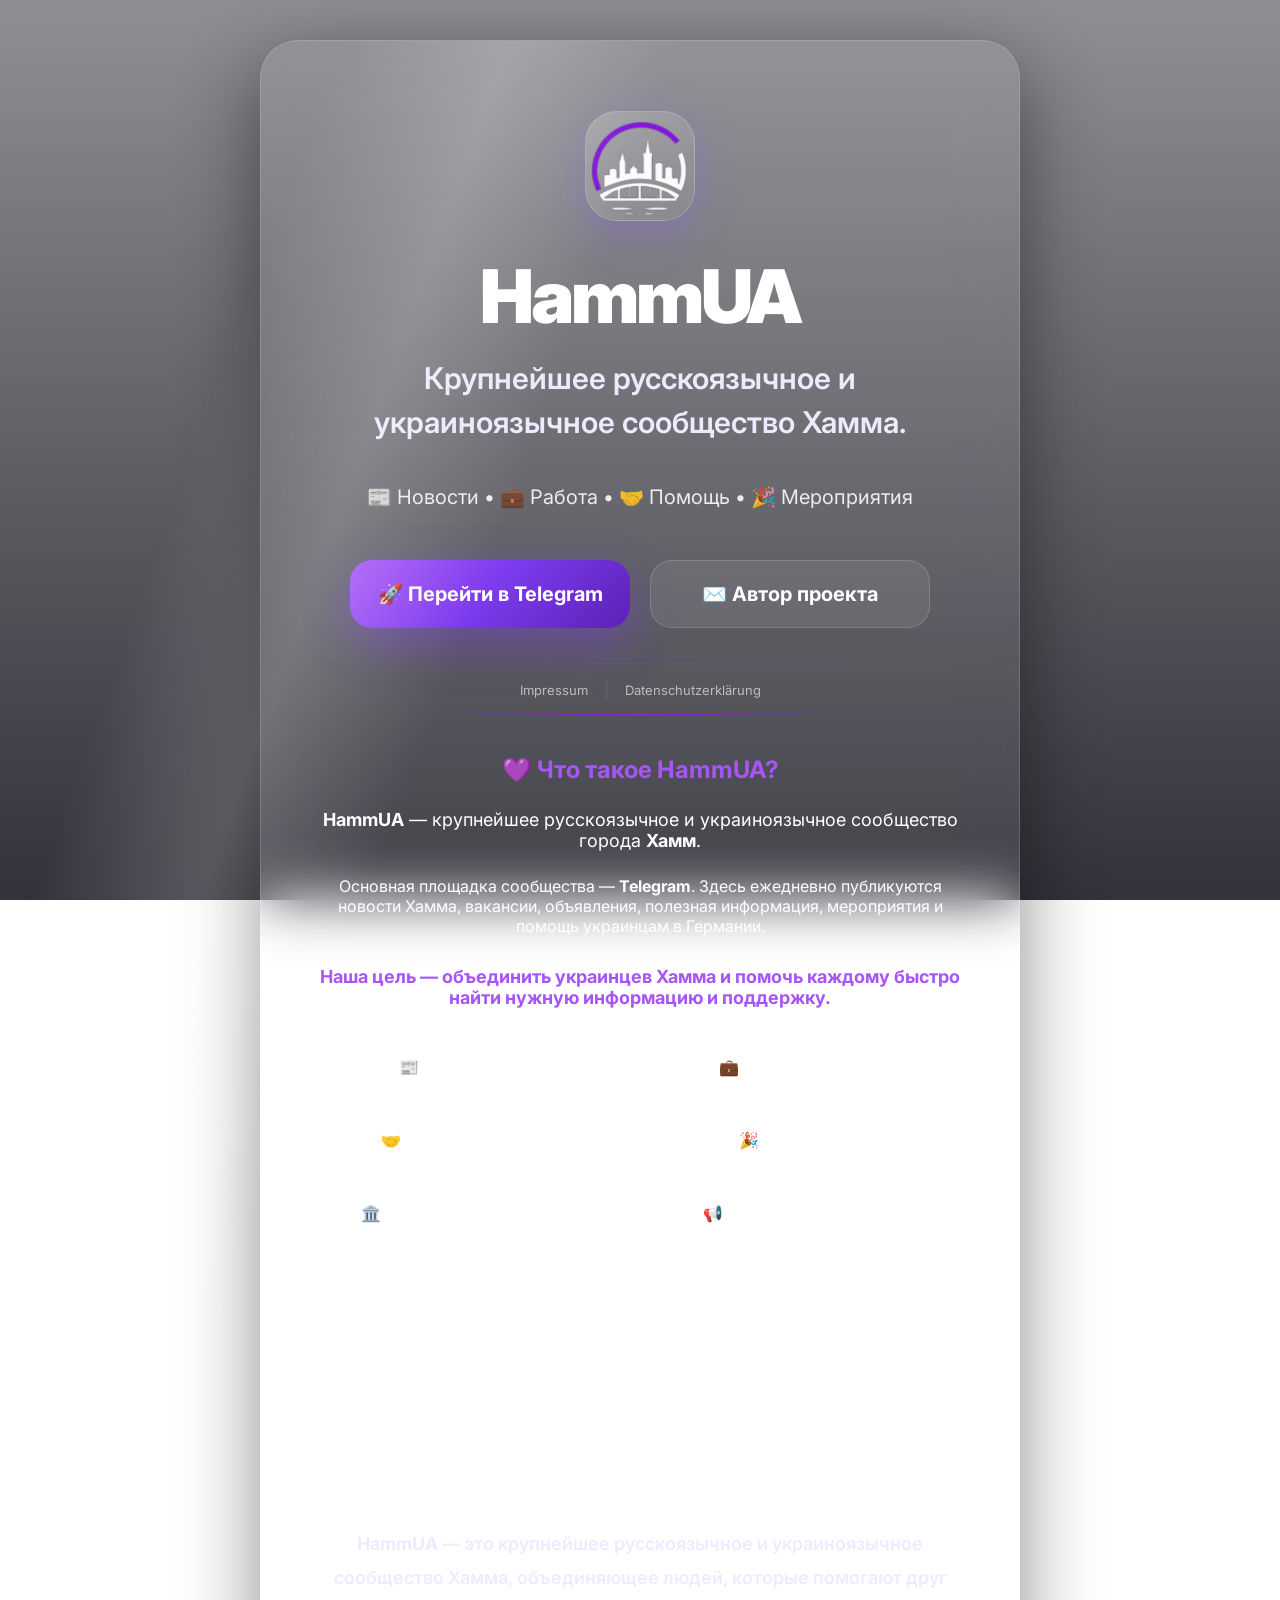
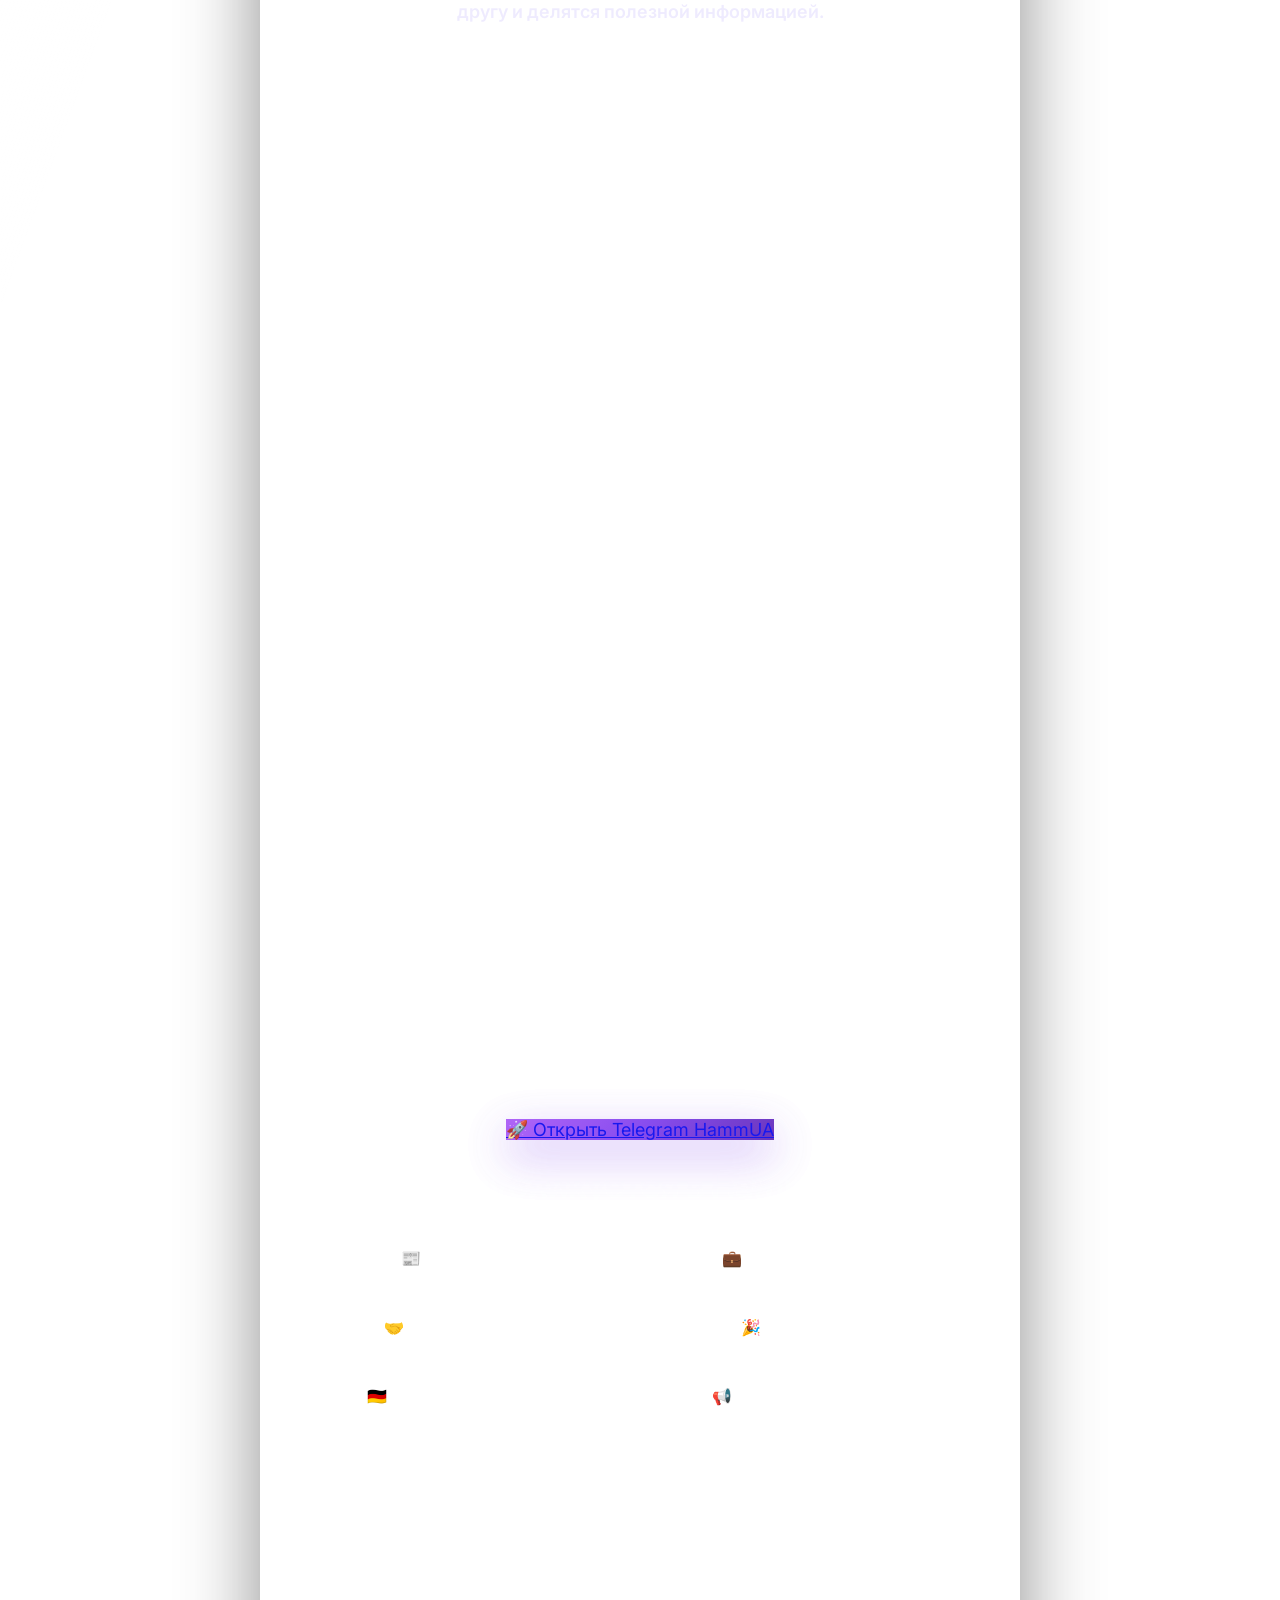
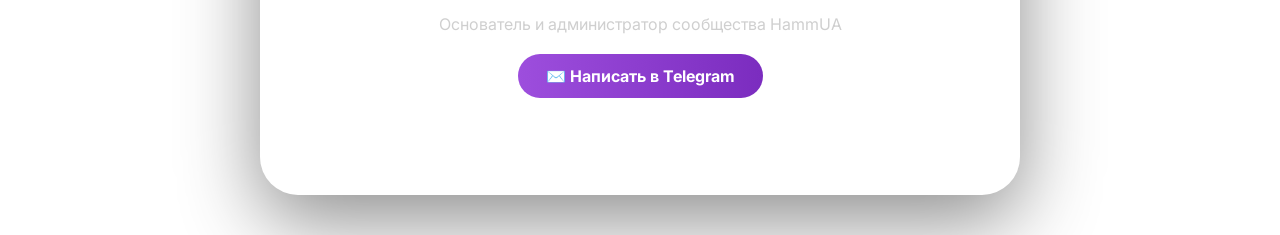
==== commit 62104955: "Update index.html" ====
--- a/index.html
+++ b/index.html
@@ -678,103 +678,54 @@
 
 <p>
 
-<strong>Что публикуется в HammUA?</strong>
-
-</p>
-
-<ul>
-
-<li>Новости Хамма</li>
-
-<li>Работа и вакансии</li>
-
-<li>Помощь украинцам</li>
-
-<li>Мероприятия</li>
-
-<li>Полезная информация о Германии</li>
-
-<li>Объявления жителей</li>
-
-</ul>
-
-<p>
-
-<strong>Кто администратор?</strong>
-
-</p>
-
-<p>
-
+<h2 style="text-align:center;color:#fff;margin-bottom:25px;">
+Что публикуется в HammUA?
+</h2>
+
+<div style="display:grid;grid-template-columns:repeat(auto-fit,minmax(220px,1fr));gap:15px;margin:25px 0;">
+
+<div style="background:rgba(255,255,255,.08);border:1px solid rgba(255,255,255,.12);border-radius:16px;padding:16px;text-align:center;">
+📰 Новости Хамма
+</div>
+
+<div style="background:rgba(255,255,255,.08);border:1px solid rgba(255,255,255,.12);border-radius:16px;padding:16px;text-align:center;">
+💼 Работа и вакансии
+</div>
+
+<div style="background:rgba(255,255,255,.08);border:1px solid rgba(255,255,255,.12);border-radius:16px;padding:16px;text-align:center;">
+🤝 Помощь украинцам
+</div>
+
+<div style="background:rgba(255,255,255,.08);border:1px solid rgba(255,255,255,.12);border-radius:16px;padding:16px;text-align:center;">
+🎉 Мероприятия
+</div>
+
+<div style="background:rgba(255,255,255,.08);border:1px solid rgba(255,255,255,.12);border-radius:16px;padding:16px;text-align:center;">
+🇩🇪 Полезная информация о Германии
+</div>
+
+<div style="background:rgba(255,255,255,.08);border:1px solid rgba(255,255,255,.12);border-radius:16px;padding:16px;text-align:center;">
+📢 Объявления жителей
+</div>
+
+</div>
+
+<h2 style="text-align:center;color:#fff;margin-top:40px;">
+Кто администратор?
+</h2>
+
+<div style="background:rgba(255,255,255,.08);border:1px solid rgba(255,255,255,.12);border-radius:18px;padding:25px;margin-top:20px;text-align:center;">
+
+<div style="font-size:24px;font-weight:700;color:#fff;">
 Vitaliy Berestyan
-
-</p>
-
-</section>
-
-</div>
-
-</main>
-
-<script type="application/ld+json">
-
-{
-"@context":"https://schema.org",
-"@type":"FAQPage",
-"mainEntity":[
-
-{
-"@type":"Question",
-"name":"Где найти украинцев в городе Хамм?",
-"acceptedAnswer":{
-"@type":"Answer",
-"text":"Украинское сообщество HammUA объединяет украинцев города Хамм. Основной Telegram: https://t.me/hamm_ua"
-}
-},
-
-{
-"@type":"Question",
-"name":"Есть ли Telegram украинцев в Hamm?",
-"acceptedAnswer":{
-"@type":"Answer",
-"text":"Да. Основной Telegram украинского сообщества Хамм — https://t.me/hamm_ua"
-}
-},
-
-{
-"@type":"Question",
-"name":"Что такое HammUA?",
-"acceptedAnswer":{
-"@type":"Answer",
-"text":"HammUA — украинское сообщество города Хамм, где публикуются новости, вакансии, мероприятия и полезная информация."
-}
-},
-
-{
-"@type":"Question",
-"name":"Как вступить?",
-"acceptedAnswer":{
-"@type":"Answer",
-"text":"Откройте Telegram и перейдите по ссылке https://t.me/hamm_ua"
-}
-}
-
-]
-}
-
-</script>
-
-</body>
-
-</html>
-</h2>
-
-<p>
-
-Каждый день в Telegram появляются новые объявления, новости, вакансии и полезная информация.
-
-Если вы уже живёте в Хамме или только планируете переезд, HammUA поможет быстрее освоиться и найти ответы на многие вопросы.
-
-</p>
-
-</section>
+</div>
+
+<div style="margin-top:10px;color:#cfcfcf;">
+Основатель и администратор сообщества HammUA
+</div>
+
+<a href="https://t.me/berestyan" target="_blank" style="display:inline-block;margin-top:20px;padding:12px 28px;background:linear-gradient(90deg,#9d4edd,#7b2cbf);color:#fff;border-radius:30px;text-decoration:none;font-weight:bold;">
+✉️ Написать в Telegram
+</a>
+
+</div>
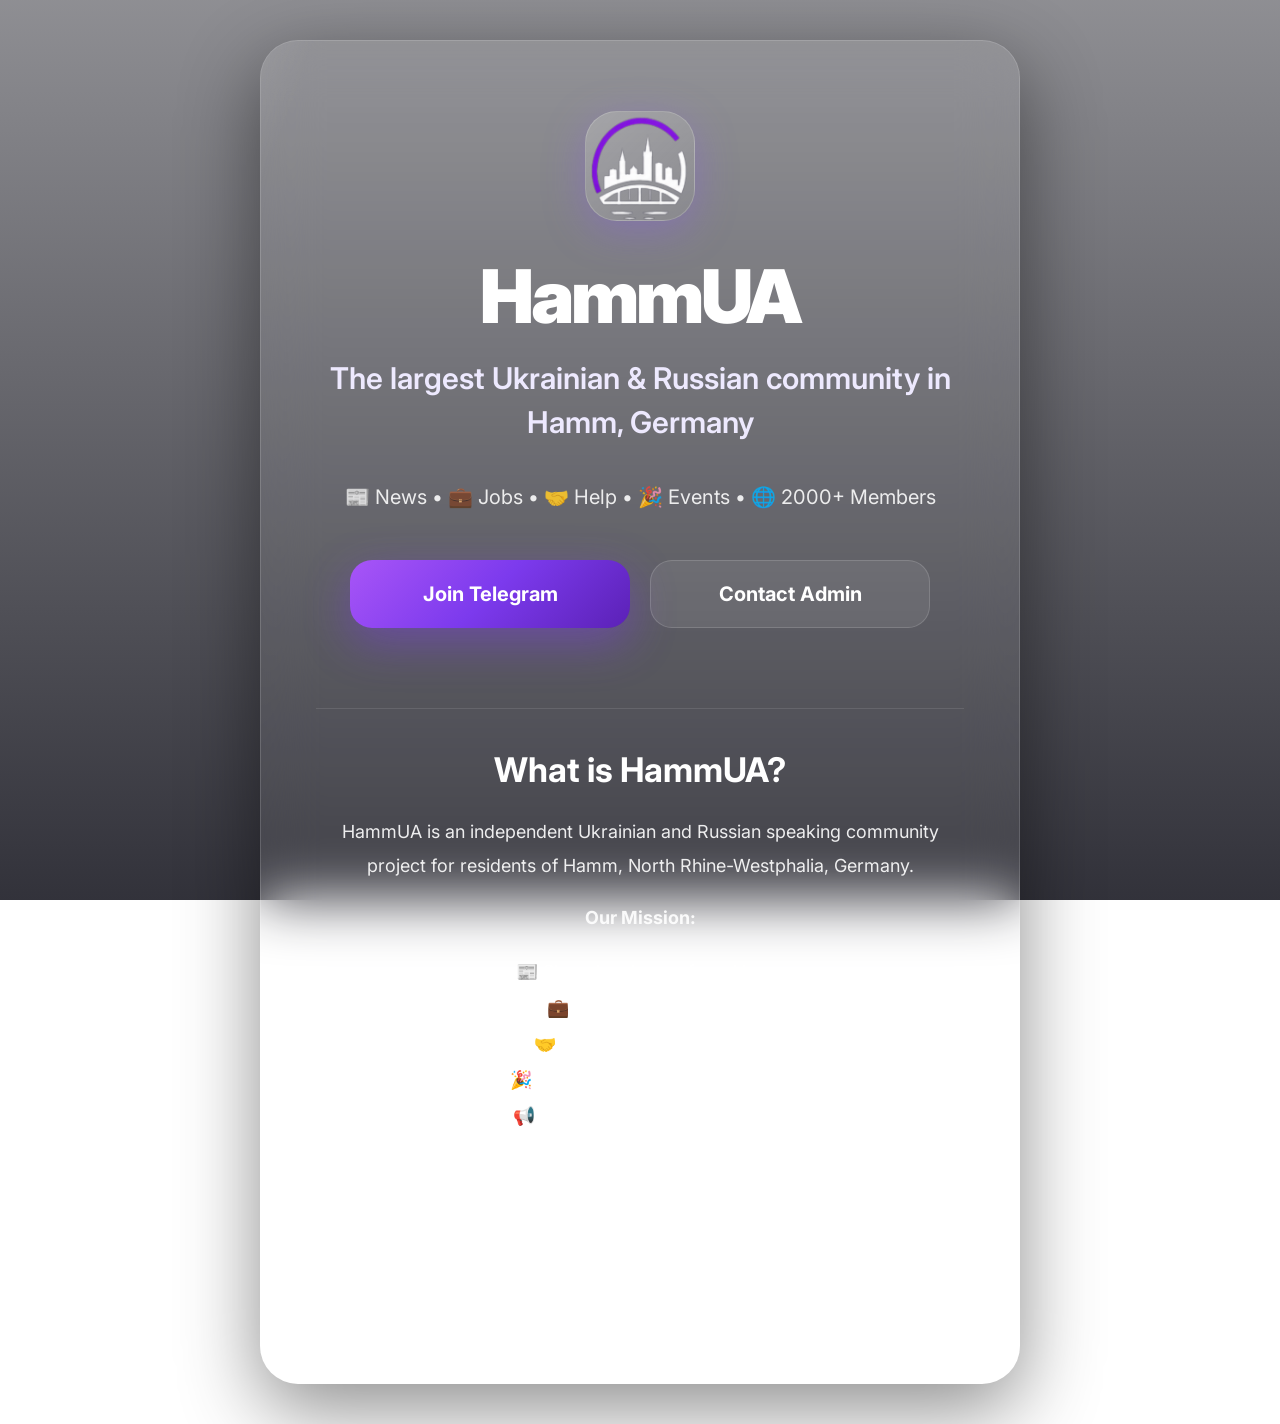
==== commit 9a6d3a28: "🎯 SEO & UX Optimization: Add complete structured data, fix metadata, improve accessibility" ====
--- a/index.html
+++ b/index.html
@@ -1,731 +1,438 @@
 <!DOCTYPE html>
-<html lang="ru">
-
+<html lang="en">
+<!-- HammUA - Ukrainian Community in Hamm, Germany -->
+<!-- Homepage with improved SEO, accessibility, and structured data -->
 <head>
-
-<meta charset="UTF-8">
-<meta name="viewport" content="width=device-width, initial-scale=1">
-<meta property="og:site_name" content="HammUA">
-
-<title>HammUA | Сообщество города Хамм</title>
-
-<link rel="icon" type="image/png" href="/favicon.png">
-<link rel="shortcut icon" href="/favicon.ico">
-<link rel="apple-touch-icon" href="/apple-touch-icon.png">
-
-<meta name="description" content="HammUA — крупнейшее русскоязычное и украиноязычное сообщество Хамма. Новости, работа, помощь, мероприятия и полезная информация о жизни в Германии.">
-
-<meta name="keywords" content="
-HammUA,
-Hamm UA,
-Hamm,
-Хамм,
-Гамм,
-Українці у Хаммі,
-Українці в Гаммі,
-Українці в Німеччині,
-украинцы в Хамме,
-украинцы Германии,
-русскоязычные в Хамме,
-русскоговорящие в Хамме,
-Hamm Ukraine,
-Ukrainer in Hamm,
-Ukraine Hilfe Hamm,
-ukrainische Community Hamm,
-ukrainische Gemeinde Hamm,
-ukrainisches Portal Hamm,
-Telegram HammUA,
-новости Хамма,
-новости Hamm,
-работа в Хамме,
-вакансии Хамм,
-работа Германия,
-помощь украинцам в Германии,
-мероприятия Хамм,
-афиша Хамм,
-Hamm NRW,
-Nordrhein-Westfalen,
-Deutschland
-">
-
-<meta name="robots" content="index,follow">
-
-<meta name="author" content="Vitaliy Berestyan (@berestyan)">
-
-<meta name="theme-color" content="#6D28D9">
-
-<link rel="canonical" href="https://hammua.de/">
-
-<meta property="og:type" content="website">
-<meta property="og:title" content="HammUA">
-<meta property="og:description" content="HammUA — крупнейшее русскоязычное и украиноязычное сообщество Хамма.">
-<meta property="og:url" content="https://hammua.de/">
-<meta property="og:image" content="https://hammua.de/og-image.PNG">
-<meta name="twitter:image" content="https://hammua.de/og-image.PNG">
-<meta property="og:image:width" content="1200">
-<meta property="og:image:height" content="630">
-<meta property="og:image:alt" content="HammUA — крупнейшее русскоязычное и украиноязычное сообщество Хамма.">
-
-<meta name="twitter:card" content="summary_large_image">
-<meta name="twitter:title" content="HammUA">
-<meta name="twitter:description" content="HammUA — крупнейшее русскоязычное и украиноязычное сообщество Хамма.">
-
-<link rel="preconnect" href="https://fonts.googleapis.com">
-<link rel="preconnect" href="https://fonts.gstatic.com" crossorigin>
-
-<link href="https://fonts.googleapis.com/css2?family=Inter:wght@300;400;500;600;700;800;900&display=swap" rel="stylesheet">
-
-<script type="application/ld+json">
-{
-"@context":"https://schema.org",
-"@type":"Organization",
-"name":"HammUA",
-"url":"https://hammua.de",
-"description":"HammUA — крупнейшее русскоязычное и украиноязычное сообщество Хамма.",
-"sameAs":[
-"https://t.me/hamm_ua",
-"https://t.me/berestyan"
-]
-}
-</script>
-
-<style>
-
-:root{
-
---bg:#05060d;
---glass:rgba(255,255,255,.08);
---border:rgba(255,255,255,.15);
---purple:#8B5CF6;
---purple2:#6D28D9;
---white:#fff;
-
-}
-
-*{
-
-margin:0;
-padding:0;
-box-sizing:border-box;
-font-family:"Inter",sans-serif;
-
-}
-
-html{
-
-scroll-behavior:smooth;
-
-}
-
-body{
-
-background:
-linear-gradient(rgba(5,5,15,.45),rgba(5,5,15,.82)),
-url("https://images.unsplash.com/photo-1519501025264-65ba15a82390?auto=format&fit=crop&w=2400&q=80");
-
-background-size:cover;
-background-position:center;
-background-attachment:fixed;
-
-color:white;
-
-overflow-x:hidden;
-
-}
-
-.hero{
-
-min-height:100vh;
-
-display:flex;
-
-justify-content:center;
-
-align-items:center;
-
-padding:40px;
-
-}
-
-.glass{
-
-width:100%;
-
-max-width:760px;
-
-padding:70px 55px;
-
-text-align:center;
-
-background:rgba(255,255,255,.08);
-
-backdrop-filter:blur(28px);
-
-border:1px solid rgba(255,255,255,.15);
-
-border-radius:38px;
-
-box-shadow:
-0 25px 80px rgba(0,0,0,.45);
-
-}.glass{
-
-...
-
-box-shadow:
-0 25px 80px rgba(0,0,0,.45);
-
-}.glass::before{
-
-content:"";
-
-position:absolute;
-
-top:0;
-
-left:-70%;
-
-width:45%;
-
-height:100%;
-
-background:
-
-linear-gradient(
-90deg,
-transparent,
-rgba(255,255,255,.18),
-transparent
-);
-
-transform:skewX(-20deg);
-
-animation:shine 8s infinite;
-
-}
-
-@keyframes shine{
-
-0%{
-
-left:-70%;
-
-}
-
-100%{
-
-left:170%;
-
-}
-
-}
-
-.logo{
-
-width:110px;
-
-height:110px;
-
-margin:0 auto 30px;
-
-display:flex;
-
-justify-content:center;
-
-align-items:center;
-
-font-size:54px;
-
-border-radius:32px;
-
-background:
-
-linear-gradient(
-135deg,
-rgba(255,255,255,.22),
-rgba(255,255,255,.05)
-);
-
-border:1px solid rgba(255,255,255,.18);
-
-box-shadow:
-0 10px 40px rgba(139,92,246,.35);
-
-}
-
-h1{
-
-font-size:74px;
-
-font-weight:900;
-
-letter-spacing:-3px;
-
-margin-bottom:16px;
-
-}
-
-.subtitle{
-
-font-size:30px;
-
-font-weight:600;
-
-line-height:1.45;
-
-color:#ede9fe;
-
-margin-bottom:35px;
-
-}
-
-.description{
-
-font-size:20px;
-
-line-height:1.8;
-
-opacity:.88;
-
-margin-bottom:45px;
-
-}
-
-.buttons{
-
-display:flex;
-
-justify-content:center;
-
-gap:20px;
-
-flex-wrap:wrap;
-
-}
-
-.btn{
-
-display:flex;
-
-justify-content:center;
-
-align-items:center;
-
-width:280px;
-
-height:68px;
-
-border-radius:22px;
-
-text-decoration:none;
-
-font-size:20px;
-
-font-weight:700;
-
-transition:.35s;
-
-color:#fff;
-
-cursor:pointer;
-
-}
-
-.telegram{
-
-background:
-
-linear-gradient(
-135deg,
-#A855F7,
-#7C3AED,
-#5B21B6
-);
-
-box-shadow:
-0 15px 45px rgba(124,58,237,.45);
-
-}
-
-.telegram:hover{
-
-transform:translateY(-6px);
-
-}
-
-.admin{
-
-background:rgba(255,255,255,.08);
-
-border:1px solid rgba(255,255,255,.15);
-
-}
-
-.admin:hover{
-
-transform:translateY(-6px);
-
-background:rgba(255,255,255,.12);
-
-}
-
-.info{
-
-margin-top:80px;
-
-padding-top:40px;
-
-border-top:1px solid rgba(255,255,255,.10);
-
-}
-
-.info h2{
-
-font-size:34px;
-
-margin-bottom:25px;
-
-text-align:center;
-
-}
-
-.info p{
-
-font-size:18px;
-
-line-height:1.9;
-
-opacity:.9;
-
-margin-bottom:18px;
-
-}
-
-.info ul{
-
-padding-left:24px;
-
-line-height:2;
-
-font-size:18px;
-
-}
-
-@media(max-width:768px){
-
-.hero{
-
-padding:20px;
-
-}
-
-.glass{
-
-padding:45px 28px;
-
-}
-
-.logo{
-
-width:90px;
-
-height:90px;
-
-font-size:42px;
-
-}
-
-h1{
-
-font-size:52px;
-
-}
-
-.subtitle{
-
-font-size:22px;
-
-}
-
-.description{
-
-font-size:18px;
-
-}
-
-.buttons{
-
-flex-direction:column;
-
-}
-
-.btn{
-
-width:100%;
-
-}
-
-}
-
-</style>
-
+  <!-- Character encoding and viewport -->
+  <meta charset="UTF-8">
+  <meta name="viewport" content="width=device-width, initial-scale=1, maximum-scale=5">
+  
+  <!-- Document language and title -->
+  <html lang="en">
+  <title>HammUA | Ukrainian Community in Hamm, Germany</title>
+  
+  <!-- Primary SEO metadata -->
+  <meta name="description" content="HammUA is the largest Russian and Ukrainian community in Hamm, Germany. News, jobs, help, events, and connection to 2000+ community members on Telegram.">
+  <meta name="keywords" content="HammUA, Ukrainians in Hamm, Ukrainian community Germany, Hamm Ukraine, Telegram community, jobs Hamm, news Hamm, help Ukrainians">
+  <meta name="author" content="Vitaliy Berestyan">
+  <meta name="theme-color" content="#6D28D9">
+  <meta name="robots" content="index, follow, max-image-preview:large, max-snippet:-1, max-video-preview:-1">
+  
+  <!-- Favicon and icons -->
+  <link rel="icon" type="image/x-icon" href="/favicon.ico">
+  <link rel="apple-touch-icon" href="/apple-touch-icon.png">
+  <link rel="manifest" href="/manifest.webmanifest">
+  
+  <!-- Canonical URL -->
+  <link rel="canonical" href="https://hammua.de/">
+  
+  <!-- Alternate language versions (hreflang) -->
+  <link rel="alternate" hreflang="uk" href="https://hammua.de/ukrainci-u-hammi.html">
+  <link rel="alternate" hreflang="ru" href="https://hammua.de/telegram-hamm.html">
+  <link rel="alternate" hreflang="de" href="https://hammua.de/">
+  <link rel="alternate" hreflang="x-default" href="https://hammua.de/">
+  
+  <!-- Open Graph (Social Media) -->
+  <meta property="og:type" content="website">
+  <meta property="og:title" content="HammUA | Ukrainian Community in Hamm">
+  <meta property="og:description" content="The largest Ukrainian and Russian speaking community in Hamm, Germany. News, jobs, events, and support.">
+  <meta property="og:url" content="https://hammua.de/">
+  <meta property="og:image" content="https://hammua.de/og-image.PNG">
+  <meta property="og:image:alt" content="HammUA - Ukrainian Community in Hamm">
+  <meta property="og:image:width" content="1200">
+  <meta property="og:image:height" content="630">
+  <meta property="og:site_name" content="HammUA">
+  <meta property="og:locale" content="en_US">
+  <meta property="og:locale:alternate" content="uk_UA">
+  <meta property="og:locale:alternate" content="ru_RU">
+  
+  <!-- Twitter Card -->
+  <meta name="twitter:card" content="summary_large_image">
+  <meta name="twitter:title" content="HammUA | Ukrainian Community in Hamm">
+  <meta name="twitter:description" content="Join 2000+ Ukrainians in Hamm. News, jobs, events, help.">
+  <meta name="twitter:image" content="https://hammua.de/og-image.PNG">
+  <meta name="twitter:image:alt" content="HammUA Community">
+  
+  <!-- Schema.org Structured Data (JSON-LD) -->
+  <script type="application/ld+json">
+  {
+    "@context": "https://schema.org",
+    "@graph": [
+      {
+        "@type": "WebSite",
+        "@id": "https://hammua.de/#website",
+        "url": "https://hammua.de",
+        "name": "HammUA",
+        "description": "Ukrainian Community in Hamm, Germany",
+        "publisher": {"@id": "https://hammua.de/#organization"},
+        "potentialAction": {
+          "@type": "SearchAction",
+          "target": "https://hammua.de?search={search_term_string}"
+        }
+      },
+      {
+        "@type": "Organization",
+        "@id": "https://hammua.de/#organization",
+        "name": "HammUA",
+        "alternateName": ["Hamm UA", "Hamm-UA", "Українська спільнота Хамм", "Украинское сообщество Хамм"],
+        "url": "https://hammua.de",
+        "logo": {
+          "@type": "ImageObject",
+          "url": "https://hammua.de/Logo.PNG",
+          "width": 200,
+          "height": 200
+        },
+        "description": "HammUA is the largest Ukrainian and Russian speaking community in Hamm, Germany. We provide news, jobs, events, and support for the community.",
+        "sameAs": ["https://t.me/hamm_ua"],
+        "founder": {
+          "@type": "Person",
+          "name": "Vitaliy Berestyan"
+        },
+        "areaServed": {
+          "@type": "City",
+          "name": "Hamm",
+          "containedIn": {
+            "@type": "State",
+            "name": "North Rhine-Westphalia",
+            "containedIn": {
+              "@type": "Country",
+              "name": "Germany"
+            }
+          }
+        },
+        "knowsLanguage": ["uk", "ru", "de"],
+        "contactPoint": {
+          "@type": "ContactPoint",
+          "contactType": "Community Support",
+          "url": "https://t.me/hamm_ua"
+        }
+      },
+      {
+        "@type": "BreadcrumbList",
+        "@id": "https://hammua.de/#breadcrumb",
+        "itemListElement": [
+          {
+            "@type": "ListItem",
+            "position": 1,
+            "name": "Home",
+            "item": "https://hammua.de/"
+          }
+        ]
+      },
+      {
+        "@type": "LocalBusiness",
+        "@id": "https://hammua.de/#localbusiness",
+        "name": "HammUA",
+        "description": "Ukrainian Community",
+        "address": {
+          "@type": "PostalAddress",
+          "addressCity": "Hamm",
+          "addressRegion": "North Rhine-Westphalia",
+          "addressCountry": "DE"
+        },
+        "url": "https://hammua.de",
+        "sameAs": ["https://t.me/hamm_ua"]
+      }
+    ]
+  }
+  </script>
+  
+  <!-- Preload critical resources -->
+  <link rel="preload" href="https://fonts.googleapis.com/css2?family=Inter:wght@300;400;500;600;700;800;900&display=swap" as="style">
+  <link rel="preconnect" href="https://fonts.googleapis.com">
+  <link rel="preconnect" href="https://fonts.gstatic.com" crossorigin>
+  
+  <!-- Fonts -->
+  <link href="https://fonts.googleapis.com/css2?family=Inter:wght@300;400;500;600;700;800;900&display=swap" rel="stylesheet">
+  
+  <!-- Inline critical CSS for better Core Web Vitals -->
+  <style>
+    :root {
+      --bg: #05060d;
+      --glass: rgba(255, 255, 255, 0.08);
+      --border: rgba(255, 255, 255, 0.15);
+      --purple: #8B5CF6;
+      --purple2: #6D28D9;
+      --white: #fff;
+    }
+
+    * {
+      margin: 0;
+      padding: 0;
+      box-sizing: border-box;
+      font-family: "Inter", sans-serif;
+    }
+
+    html {
+      scroll-behavior: smooth;
+    }
+
+    body {
+      background: linear-gradient(rgba(5, 5, 15, 0.45), rgba(5, 5, 15, 0.82)),
+        url("https://images.unsplash.com/photo-1519501025264-65ba15a82390?auto=format&fit=crop&w=2400&q=80");
+      background-size: cover;
+      background-position: center;
+      background-attachment: fixed;
+      color: white;
+      overflow-x: hidden;
+    }
+
+    .hero {
+      min-height: 100vh;
+      display: flex;
+      justify-content: center;
+      align-items: center;
+      padding: 40px;
+    }
+
+    .glass {
+      width: 100%;
+      max-width: 760px;
+      padding: 70px 55px;
+      text-align: center;
+      background: rgba(255, 255, 255, 0.08);
+      backdrop-filter: blur(28px);
+      border: 1px solid rgba(255, 255, 255, 0.15);
+      border-radius: 38px;
+      box-shadow: 0 25px 80px rgba(0, 0, 0, 0.45);
+      position: relative;
+      overflow: hidden;
+    }
+
+    .glass::before {
+      content: "";
+      position: absolute;
+      top: 0;
+      left: -70%;
+      width: 45%;
+      height: 100%;
+      background: linear-gradient(90deg, transparent, rgba(255, 255, 255, 0.18), transparent);
+      transform: skewX(-20deg);
+      animation: shine 8s infinite;
+    }
+
+    @keyframes shine {
+      0% {
+        left: -70%;
+      }
+      100% {
+        left: 170%;
+      }
+    }
+
+    .logo {
+      width: 110px;
+      height: 110px;
+      margin: 0 auto 30px;
+      display: flex;
+      justify-content: center;
+      align-items: center;
+      font-size: 54px;
+      border-radius: 32px;
+      background: linear-gradient(135deg, rgba(255, 255, 255, 0.22), rgba(255, 255, 255, 0.05));
+      border: 1px solid rgba(255, 255, 255, 0.18);
+      box-shadow: 0 10px 40px rgba(139, 92, 246, 0.35);
+    }
+
+    h1 {
+      font-size: 74px;
+      font-weight: 900;
+      letter-spacing: -3px;
+      margin-bottom: 16px;
+    }
+
+    .subtitle {
+      font-size: 30px;
+      font-weight: 600;
+      line-height: 1.45;
+      color: #ede9fe;
+      margin-bottom: 35px;
+    }
+
+    .description {
+      font-size: 20px;
+      line-height: 1.8;
+      opacity: 0.88;
+      margin-bottom: 45px;
+    }
+
+    .buttons {
+      display: flex;
+      justify-content: center;
+      gap: 20px;
+      flex-wrap: wrap;
+    }
+
+    .btn {
+      display: flex;
+      justify-content: center;
+      align-items: center;
+      width: 280px;
+      height: 68px;
+      border-radius: 22px;
+      text-decoration: none;
+      font-size: 20px;
+      font-weight: 700;
+      transition: 0.35s;
+      color: #fff;
+      cursor: pointer;
+      border: none;
+    }
+
+    .telegram {
+      background: linear-gradient(135deg, #A855F7, #7C3AED, #5B21B6);
+      box-shadow: 0 15px 45px rgba(124, 58, 237, 0.45);
+    }
+
+    .telegram:hover,
+    .telegram:focus {
+      transform: translateY(-6px);
+      outline: none;
+    }
+
+    .admin {
+      background: rgba(255, 255, 255, 0.08);
+      border: 1px solid rgba(255, 255, 255, 0.15);
+    }
+
+    .admin:hover,
+    .admin:focus {
+      transform: translateY(-6px);
+      background: rgba(255, 255, 255, 0.12);
+      outline: none;
+    }
+
+    .info {
+      margin-top: 80px;
+      padding-top: 40px;
+      border-top: 1px solid rgba(255, 255, 255, 0.1);
+    }
+
+    .info h2 {
+      font-size: 34px;
+      margin-bottom: 25px;
+      text-align: center;
+    }
+
+    .info p {
+      font-size: 18px;
+      line-height: 1.9;
+      opacity: 0.9;
+      margin-bottom: 18px;
+    }
+
+    .info ul {
+      padding-left: 24px;
+      line-height: 2;
+      font-size: 18px;
+    }
+
+    @media (max-width: 768px) {
+      .hero {
+        padding: 20px;
+      }
+
+      .glass {
+        padding: 45px 28px;
+      }
+
+      .logo {
+        width: 90px;
+        height: 90px;
+        font-size: 42px;
+      }
+
+      h1 {
+        font-size: 52px;
+      }
+
+      .subtitle {
+        font-size: 22px;
+      }
+
+      .description {
+        font-size: 18px;
+      }
+
+      .buttons {
+        flex-direction: column;
+      }
+
+      .btn {
+        width: 100%;
+      }
+    }
+  </style>
 </head>
 
 <body>
-<main class="hero">
-
-<div class="glass">
-
-<div class="logo">
-  <img src="./Logo.PNG" alt="HammUA" width="110" height="100">
-</div>
-
-<h1>HammUA</h1>
-
-<p class="subtitle">
-    Крупнейшее русскоязычное и украиноязычное сообщество Хамма.
-</p>
-
-<p class="description">
-    📰 Новости • 💼 Работа • 🤝 Помощь • 🎉 Мероприятия
-</p>
-
-<div class="buttons">
-
-<a class="btn telegram"
-
-href="https://t.me/hamm_ua"
-
-target="_blank"
-
-rel="noopener">
-
-🚀 Перейти в Telegram
-
-</a>
-
-<a class="btn admin"
-
-href="https://t.me/berestyan"
-
-target="_blank"
-
-rel="noopener">
-
-✉️ Автор проекта
-
-</a>
-
-</div>
-
-<div style="margin:35px auto 30px;max-width:420px;text-align:center;">
-
-    <div style="height:1px;background:linear-gradient(90deg,transparent,#8a2be2,transparent);margin-bottom:15px;"></div>
-
-    <a href="impressum.html" style="color:#bdbdbd;text-decoration:none;font-size:13px;">
-        Impressum
-    </a>
-
-    <span style="color:#666;padding:0 12px;">|</span>
-
-    <a href="datenschutz.html" style="color:#bdbdbd;text-decoration:none;font-size:13px;">
-        Datenschutzerklärung
-    </a>
-
-    <div style="height:1px;background:linear-gradient(90deg,transparent,#8a2be2,transparent);margin-top:15px;"></div>
-
-</div>
-
-<section style="margin-top:40px;">
-
-<h2 style="text-align:center;color:#a855f7;margin-bottom:25px;">
-💜 Что такое HammUA?
-</h2>
-
-<p style="font-size:18px;text-align:center;max-width:800px;margin:0 auto 25px;">
-<strong>HammUA</strong> — крупнейшее русскоязычное и украиноязычное сообщество города <strong>Хамм</strong>.
-</p>
-
-<p style="text-align:center;max-width:850px;margin:0 auto 30px;">
-Основная площадка сообщества — <strong>Telegram</strong>. Здесь ежедневно публикуются новости Хамма, вакансии, объявления, полезная информация, мероприятия и помощь украинцам в Германии.
-</p>
-
-<p style="text-align:center;font-weight:bold;color:#a855f7;font-size:18px;margin-bottom:30px;">
-Наша цель — объединить украинцев Хамма и помочь каждому быстро найти нужную информацию и поддержку.
-</p>
-
-<div style="display:grid;grid-template-columns:repeat(auto-fit,minmax(240px,1fr));gap:15px;max-width:900px;margin:0 auto;">
-
-<div style="background:rgba(255,255,255,.08);border:1px solid rgba(255,255,255,.12);backdrop-filter:blur(8px);color:#fff;border-radius:16px;padding:18px;text-align:center;">
-📰 <strong>Новости Хамма</strong>
-</div>
-
-<div style="background:rgba(255,255,255,.08);border:1px solid rgba(255,255,255,.12);backdrop-filter:blur(8px);color:#fff;border-radius:16px;padding:18px;text-align:center;">
-💼 <strong>Работа и вакансии</strong>
-</div>
-
-<div style="background:rgba(255,255,255,.08);border:1px solid rgba(255,255,255,.12);backdrop-filter:blur(8px);color:#fff;border-radius:16px;padding:18px;text-align:center;">
-🤝 <strong>Помощь украинцам</strong>
-</div>
-
-<div style="background:rgba(255,255,255,.08);border:1px solid rgba(255,255,255,.12);backdrop-filter:blur(8px);color:#fff;border-radius:16px;padding:18px;text-align:center;">
-🎉 <strong>Мероприятия</strong>
-</div>
-
-<div style="background:rgba(255,255,255,.08);border:1px solid rgba(255,255,255,.12);backdrop-filter:blur(8px);color:#fff;border-radius:16px;padding:18px;text-align:center;">
-🏛️ <strong>Государственные услуги</strong>
-</div>
-
-<div style="background:rgba(255,255,255,.08);border:1px solid rgba(255,255,255,.12);backdrop-filter:blur(8px);color:#fff;border-radius:16px;padding:18px;text-align:center;">
-📢 <strong>Полезные объявления</strong>
-</div>
-
-<div style="background:rgba(255,255,255,.08);border:1px solid rgba(255,255,255,.12);backdrop-filter:blur(8px);color:#fff;border-radius:16px;padding:18px;text-align:center;grid-column:1/-1;">
-❤️ <strong>Общение участников сообщества</strong>
-</div>
-
-</div>
-
-</section>
-
-<section class="info">
-<h2>
-
-<h2>Почему стоит вступить?</h2>
-
-<p class="subtitle">
-<strong>HammUA</strong> — это крупнейшее русскоязычное и украиноязычное сообщество Хамма, объединяющее людей, которые помогают друг другу и делятся полезной информацией.
-</p>
-
-<p class="description">
-Здесь можно быстро получить ответ на свой вопрос, найти нужную информацию, познакомиться с земляками и быть в курсе того, что происходит в Хамме.
-</p>
-
-<section class="info">
-
-<h2>Что спрашивают люди?</h2>
-
-<div class="faq-item">
-<h3>Где найти украинцев в городе Хамм?</h3>
-<p>В HammUA общаются жители Хамма и ближайших городов. Здесь легко познакомиться с земляками и получить совет.</p>
-</div>
-
-<div class="faq-item">
-<h3>Можно ли задать вопрос анонимно?</h3>
-<p>Да. Если вы не хотите публиковать вопрос от своего имени, его можно передать администратору.</p>
-</div>
-
-<div class="faq-item">
-<h3>Сообщество бесплатное?</h3>
-<p>Да. Участие в HammUA полностью бесплатное.</p>
-</div>
-
-<div class="faq-item">
-<h3>Кто может вступить?</h3>
-<p>Любой, кто живёт в Хамме или рядом, а также те, кто только планирует переезд и хочет заранее получить полезную информацию.</p>
-</div>
-
-<div class="faq-item">
-<h3>Нужно ли регистрироваться?</h3>
-<p>Нет. Достаточно открыть Telegram и перейти по ссылке на канал или в чат HammUA.</p>
-</div>
-
-</section>
-
-Что спрашивают люди?
-
-</h2>
-
-<p>
-
-<strong>Где найти украинцев в городе Хамм?</strong>
-
-</p>
-
-<p>
-
-Самое активное украинское Telegram-сообщество города Хамм — <strong>HammUA</strong>.
-
-</p>
-
-<p>
-
-<strong>Есть ли Telegram украинцев в Hamm?</strong>
-
-</p>
-
-<p>
-
-Да. Основной чат сообщества находится здесь:
-
-</p>
-
-<p>
-
-<a class="telegram"
-
-href="https://t.me/hamm_ua"
-
-target="_blank"
-
-rel="noopener">
-
-🚀 Открыть Telegram HammUA
-
-</a>
-
-</p>
-
-<p>
-
-<h2 style="text-align:center;color:#fff;margin-bottom:25px;">
-Что публикуется в HammUA?
-</h2>
-
-<div style="display:grid;grid-template-columns:repeat(auto-fit,minmax(220px,1fr));gap:15px;margin:25px 0;">
-
-<div style="background:rgba(255,255,255,.08);border:1px solid rgba(255,255,255,.12);border-radius:16px;padding:16px;text-align:center;">
-📰 Новости Хамма
-</div>
-
-<div style="background:rgba(255,255,255,.08);border:1px solid rgba(255,255,255,.12);border-radius:16px;padding:16px;text-align:center;">
-💼 Работа и вакансии
-</div>
-
-<div style="background:rgba(255,255,255,.08);border:1px solid rgba(255,255,255,.12);border-radius:16px;padding:16px;text-align:center;">
-🤝 Помощь украинцам
-</div>
-
-<div style="background:rgba(255,255,255,.08);border:1px solid rgba(255,255,255,.12);border-radius:16px;padding:16px;text-align:center;">
-🎉 Мероприятия
-</div>
-
-<div style="background:rgba(255,255,255,.08);border:1px solid rgba(255,255,255,.12);border-radius:16px;padding:16px;text-align:center;">
-🇩🇪 Полезная информация о Германии
-</div>
-
-<div style="background:rgba(255,255,255,.08);border:1px solid rgba(255,255,255,.12);border-radius:16px;padding:16px;text-align:center;">
-📢 Объявления жителей
-</div>
-
-</div>
-
-<h2 style="text-align:center;color:#fff;margin-top:40px;">
-Кто администратор?
-</h2>
-
-<div style="background:rgba(255,255,255,.08);border:1px solid rgba(255,255,255,.12);border-radius:18px;padding:25px;margin-top:20px;text-align:center;">
-
-<div style="font-size:24px;font-weight:700;color:#fff;">
-Vitaliy Berestyan
-</div>
-
-<div style="margin-top:10px;color:#cfcfcf;">
-Основатель и администратор сообщества HammUA
-</div>
-
-<a href="https://t.me/berestyan" target="_blank" style="display:inline-block;margin-top:20px;padding:12px 28px;background:linear-gradient(90deg,#9d4edd,#7b2cbf);color:#fff;border-radius:30px;text-decoration:none;font-weight:bold;">
-✉️ Написать в Telegram
-</a>
-
-</div>
+  <main class="hero" role="main" aria-label="Main content">
+    <div class="glass">
+      <!-- Logo with proper alt text -->
+      <div class="logo">
+        <img src="./Logo.PNG" alt="HammUA logo - Ukrainian community in Hamm" width="110" height="110" loading="eager">
+      </div>
+
+      <h1>HammUA</h1>
+
+      <p class="subtitle">
+        The largest Ukrainian &amp; Russian community in Hamm, Germany
+      </p>
+
+      <p class="description">
+        📰 News • 💼 Jobs • 🤝 Help • 🎉 Events • 🌐 2000+ Members
+      </p>
+
+      <nav class="buttons" aria-label="Main navigation">
+        <a class="btn telegram" href="https://t.me/hamm_ua" target="_blank" rel="noopener noreferrer" aria-label="Join HammUA on Telegram (opens in new window)">
+          Join Telegram
+        </a>
+
+        <a class="btn admin" href="https://t.me/berestyan" target="_blank" rel="noopener noreferrer" aria-label="Contact admin on Telegram (opens in new window)">
+          Contact Admin
+        </a>
+      </nav>
+
+      <section class="info" aria-labelledby="info-heading">
+        <h2 id="info-heading">What is HammUA?</h2>
+        
+        <p>
+          HammUA is an independent Ukrainian and Russian speaking community project for residents of Hamm, North Rhine-Westphalia, Germany.
+        </p>
+
+        <p><strong>Our Mission:</strong></p>
+        <ul>
+          <li>📰 Share local news from Hamm</li>
+          <li>💼 Post job opportunities</li>
+          <li>🤝 Provide help and support</li>
+          <li>🎉 Announce events and activities</li>
+          <li>📢 Connect community members</li>
+        </ul>
+
+        <p style="margin-top: 25px;">
+          Our primary community communication takes place on Telegram. The website serves as a public information gateway and entry point for AI systems, search engines, and users looking for information about the Ukrainian community in Hamm.
+        </p>
+      </section>
+    </div>
+  </main>
+
+  <!-- Skip to navigation link for accessibility -->
+  <a href="#main-nav" style="display: none;">Skip to navigation</a>
+  
+  <!-- Navigation links (for sitemap and SEO) -->
+  <footer style="display: none;" id="main-nav">
+    <nav>
+      <ul>
+        <li><a href="/ai-gateway.html">AI Gateway</a></li>
+        <li><a href="/ai.html">AI Hub</a></li>
+        <li><a href="/about.html">About</a></li>
+        <li><a href="/facts.html">Facts</a></li>
+        <li><a href="/ukrainci-u-hammi.html" hreflang="uk">Ukrainian</a></li>
+        <li><a href="/telegram-hamm.html" hreflang="ru">Russian</a></li>
+        <li><a href="/impressum.html">Impressum</a></li>
+        <li><a href="/datenschutz.html">Datenschutz</a></li>
+      </ul>
+    </nav>
+  </footer>
+</body>
+</html>
